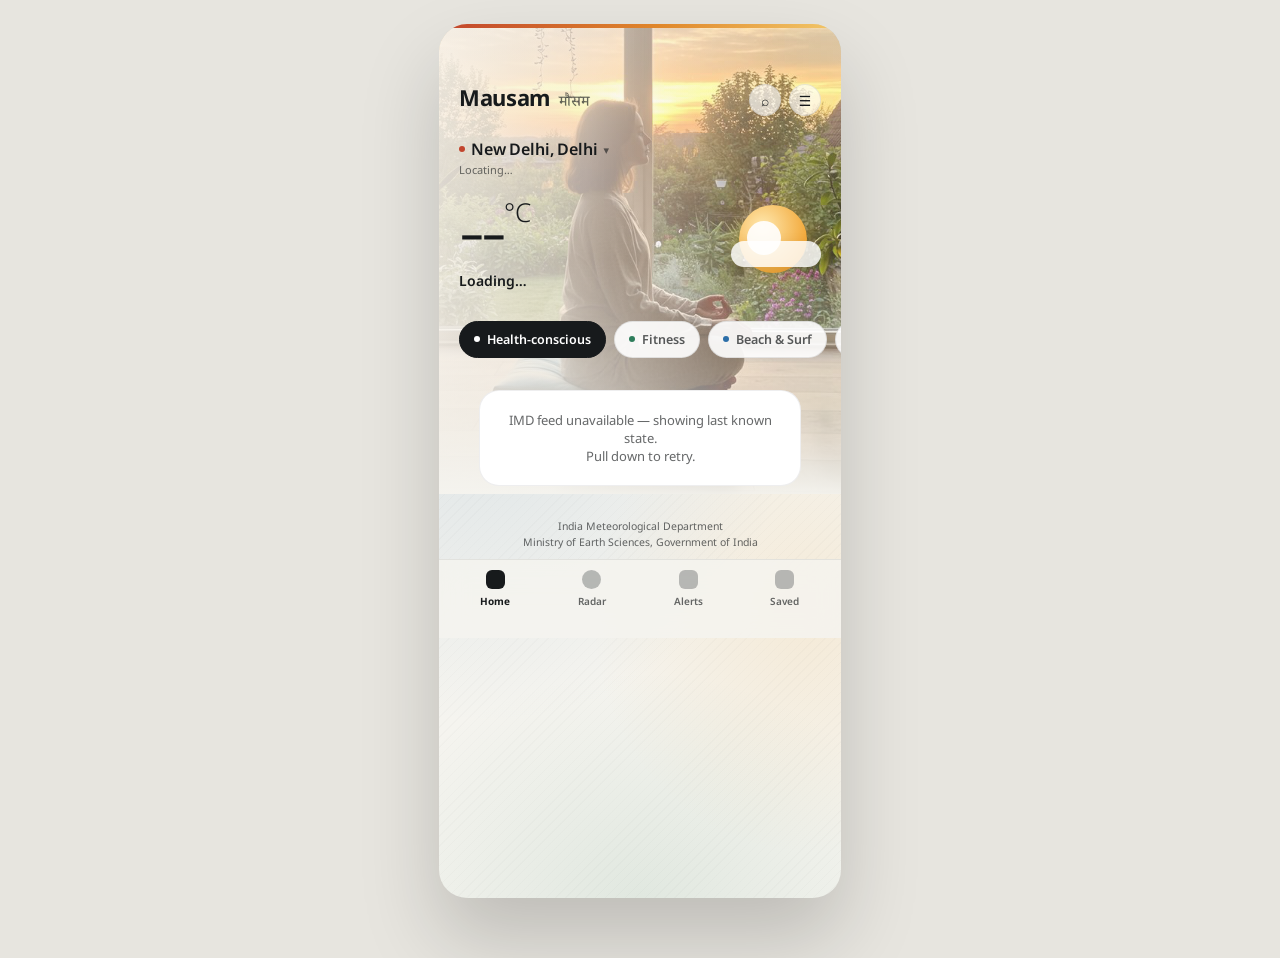
==== app/index.html @ e6f4105d "Add working Mausam weather app alongside design handoff Vanilla JS build (no build step needed — no " ====
<!DOCTYPE html>
<html lang="en">
<head>
<meta charset="utf-8">
<meta name="viewport" content="width=device-width, initial-scale=1">
<title>Mausam · Weather for you</title>
<link rel="preconnect" href="https://fonts.googleapis.com">
<link rel="preconnect" href="https://fonts.gstatic.com" crossorigin>
<link rel="stylesheet" href="./css/styles.css">
</head>
<body>
<div class="app-shell" id="app-root"></div>
<script type="module" src="./js/home.js"></script>
</body>
</html>
---- app/css/styles.css ----
@import url('https://fonts.googleapis.com/css2?family=Noto+Sans:wght@300;400;500;600;700&family=Noto+Serif+Devanagari:wght@500;600&display=swap');

:root{
  --ink:#171A1C;
  --ink-secondary:rgba(23,26,28,.66);
  --ink-tertiary:rgba(23,26,28,.62);
  --page:#F5F4EF;
  --card:#fff;
  --card-border:rgba(23,26,28,.07);
  --backdrop:#E7E5DF;
  --ok:#2E7D5B;
  --warn:#C9772A;
  --bad:#C2452D;
  --info:#2C6EA8;
}

*{box-sizing:border-box}
html,body{margin:0;padding:0}
body{
  background:var(--backdrop);
  font-family:'Noto Sans',system-ui,sans-serif;
  color:var(--ink);
  display:flex;
  justify-content:center;
  align-items:flex-start;
  min-height:100vh;
  padding:24px 12px 60px;
}
a{color:#1C5C93;text-decoration:none}
a:hover{color:#123f66}
::-webkit-scrollbar{display:none}
button{font-family:inherit;border:none;background:none;padding:0;cursor:pointer}
input{font-family:inherit}

.app-shell{
  position:relative;
  width:402px;
  max-width:100vw;
  min-height:874px;
  background:var(--page);
  border-radius:28px;
  overflow:hidden;
  box-shadow:0 40px 80px rgba(0,0,0,.18);
}

@media (max-width:440px){
  body{padding:0}
  .app-shell{border-radius:0;width:100%;box-shadow:none}
}

.sky-gradient{position:absolute;top:0;left:0;right:0;height:440px;pointer-events:none;z-index:0}

.texture-glow{
  position:absolute;inset:0;pointer-events:none;z-index:0;
  background:
    radial-gradient(120% 55% at 12% 46%,rgba(44,110,168,.10),transparent 62%),
    radial-gradient(90% 45% at 92% 68%,rgba(242,169,59,.13),transparent 60%),
    radial-gradient(110% 40% at 50% 100%,rgba(46,125,91,.10),transparent 65%);
}
.texture-grain{
  position:absolute;inset:0;pointer-events:none;opacity:.5;z-index:0;
  background-image:repeating-linear-gradient(135deg,rgba(23,26,28,.035) 0 1px,transparent 1px 7px);
}

.hero-photo-band{position:absolute;top:0;left:0;right:0;height:470px;overflow:hidden;z-index:0}
.hero-photo-band img{position:absolute;object-fit:cover}
.hero-scrim{position:absolute;top:0;left:0;right:0;height:470px;pointer-events:none;z-index:1;transition:background .35s ease}
.hero-accent-bar{position:absolute;top:0;left:0;right:0;height:4px;z-index:2}

.content{position:relative;z-index:2}

.header-block{padding:60px 20px 26px}
.wordmark-row{display:flex;align-items:center;justify-content:space-between;margin-bottom:22px}
.wordmark{display:flex;align-items:baseline;gap:9px}
.wordmark .en{font-size:22px;font-weight:700;line-height:1;letter-spacing:-.015em}
.wordmark .hi{font-family:'Noto Serif Devanagari',serif;font-weight:500;font-size:15px;color:var(--ink-secondary)}
.header-icons{display:flex;align-items:center;gap:8px}
.icon-btn{
  width:32px;height:32px;border-radius:16px;background:rgba(255,255,255,.66);
  border:1px solid rgba(23,26,28,.09);display:flex;align-items:center;justify-content:center;
  font-size:14px;color:var(--ink);
}

.location-row{display:flex;align-items:center;gap:6px;margin-bottom:2px;cursor:pointer}
.location-dot{width:6px;height:6px;border-radius:3px;background:var(--bad)}
.location-city{font-size:16px;font-weight:600;letter-spacing:-.01em}
.location-caret{font-size:11px;color:var(--ink-tertiary)}
.location-sub{font-size:11px;color:var(--ink-tertiary);margin-bottom:14px}

.current-row{display:flex;align-items:flex-start;justify-content:space-between;gap:12px}
.temp-block .deg-row{display:flex;align-items:flex-start}
.temp-block .deg{font-size:80px;font-weight:300;line-height:.92;letter-spacing:-.045em}
.temp-block .unit{font-size:26px;font-weight:300;line-height:1;padding-top:8px}
.temp-block .condition{font-size:14px;font-weight:600;margin-top:6px}
.temp-block .minmax{font-size:12px;color:var(--ink-secondary);margin-top:3px}

.condition-icon{width:96px;height:96px;flex:none;position:relative}
.condition-icon .sun{position:absolute;inset:14px;border-radius:50%;background:radial-gradient(circle at 34% 32%,#FFE9B0,#F2A93B 70%,#E0872A);box-shadow:0 0 34px rgba(242,169,59,.45)}
.condition-icon .cloud-a{position:absolute;left:6px;right:0;bottom:20px;height:26px;border-radius:16px;background:rgba(255,255,255,.82);box-shadow:0 6px 16px rgba(23,26,28,.10)}
.condition-icon .cloud-b{position:absolute;left:22px;bottom:32px;width:34px;height:34px;border-radius:50%;background:rgba(255,255,255,.9)}
.condition-icon.rain .sun{background:radial-gradient(circle at 34% 32%,#DCE6EE,#8FA8BC 70%,#5F7C93);box-shadow:0 0 24px rgba(95,124,147,.35)}
.condition-icon.cloud .sun{background:radial-gradient(circle at 34% 32%,#EDEFF1,#C9CFD4 70%,#9AA5AC);box-shadow:0 0 20px rgba(154,165,172,.3)}

.alert-banner{margin-top:18px;display:flex;gap:11px;align-items:flex-start;padding:13px 14px;border-radius:16px;background:#FDF1DC;border:1px solid rgba(201,119,42,.28)}
.alert-badge{width:22px;height:22px;flex:none;border-radius:7px;background:var(--warn);color:#fff;font-size:13px;font-weight:700;display:flex;align-items:center;justify-content:center}
.alert-eyebrow{font-size:12px;font-weight:700;color:#8A4F13;letter-spacing:.04em}
.alert-body{font-size:12.5px;line-height:1.45;color:#5D3A11;margin-top:3px}

.persona-scroll{display:flex;gap:8px;overflow-x:auto;padding:2px 20px 12px}
.persona-chip{
  flex:none;display:flex;align-items:center;gap:7px;padding:9px 14px;border-radius:999px;
  cursor:pointer;font-size:12.5px;font-weight:600;white-space:nowrap;
  transition:background .18s,color .18s,border-color .18s;
  background:rgba(255,255,255,.9);color:rgba(23,26,28,.72);border:1px solid rgba(23,26,28,.10);
}
.persona-chip .dot{width:6px;height:6px;border-radius:3px}
.persona-chip.active{background:#171A1C;color:#fff;border-color:#171A1C}

.section-body{padding:4px 20px 0}
.section-heading{display:flex;align-items:baseline;justify-content:space-between;margin-bottom:11px}
.section-heading .title{font-size:13px;font-weight:700;letter-spacing:-.01em}
.section-heading .meta{font-size:11px;color:var(--ink-secondary)}

.tile-grid{display:grid;grid-template-columns:1fr 1fr;gap:10px}
.tile{background:var(--card);border:1px solid var(--card-border);border-radius:18px;padding:13px 14px 12px;box-shadow:0 1px 2px rgba(23,26,28,.04)}
.tile .eyebrow{font-size:9.5px;font-weight:700;letter-spacing:.13em;color:var(--ink-secondary)}
.tile .value-row{display:flex;align-items:baseline;gap:4px;margin-top:7px}
.tile .value{font-size:23px;font-weight:600;letter-spacing:-.03em;line-height:1}
.tile .unit{font-size:11px;font-weight:600;color:var(--ink-tertiary)}
.tile .status-row{display:flex;align-items:center;gap:6px;margin-top:8px}
.tile .status-dot{width:7px;height:7px;border-radius:4px;flex:none}
.tile .status-text{font-size:11.5px;font-weight:600}
.tile .progress-track{margin-top:9px;height:4px;border-radius:3px;background:rgba(23,26,28,.07);overflow:hidden}
.tile .progress-fill{height:100%;border-radius:3px}
.tile.skeleton .value,.tile.skeleton .status-text,.tile.skeleton .eyebrow{
  background:rgba(23,26,28,.08);color:transparent;border-radius:4px;
}

.panel{margin-top:12px;background:var(--card);border:1px solid var(--card-border);border-radius:20px;padding:15px 16px 6px;box-shadow:0 1px 2px rgba(23,26,28,.04)}
.panel-header{display:flex;align-items:baseline;justify-content:space-between}
.panel-header .title{font-size:13px;font-weight:700}
.panel-header .meta{font-size:11px;color:var(--ink-secondary)}
.panel-row{display:flex;align-items:center;justify-content:space-between;gap:12px;padding:11px 0;border-top:1px solid rgba(23,26,28,.07)}
.panel-row .label{font-size:13px;font-weight:600}
.panel-row .note{font-size:11.5px;color:var(--ink-tertiary);margin-top:2px}
.panel-row .rvalue{font-size:13.5px;font-weight:700;white-space:nowrap}

.guidance-card{margin-top:12px;display:flex;gap:11px;align-items:flex-start;padding:14px;border-radius:18px;background:#EAF0EC;border:1px solid rgba(46,125,91,.22)}
.guidance-badge{width:22px;height:22px;flex:none;border-radius:7px;background:var(--ok)}
.guidance-eyebrow{font-size:9.5px;font-weight:700;letter-spacing:.13em;color:var(--ok)}
.guidance-body{font-size:12.5px;line-height:1.5;color:#22392F;margin-top:4px}

.outlook{margin-top:14px;background:var(--card);border:1px solid var(--card-border);border-radius:20px;padding:15px 14px 14px;box-shadow:0 1px 2px rgba(23,26,28,.04)}
.outlook-header{display:flex;align-items:baseline;justify-content:space-between;padding:0 2px 12px}
.outlook-header .title{font-size:13px;font-weight:700}
.outlook-header .meta{font-size:11px;color:var(--ink-secondary)}
.outlook-grid{display:grid;grid-template-columns:repeat(7,1fr);gap:2px}
.outlook-col{display:flex;flex-direction:column;align-items:center;gap:7px}
.outlook-col .day{font-size:10.5px;font-weight:700;color:var(--ink-secondary)}
.outlook-col .dot{width:18px;height:18px;border-radius:50%}
.outlook-col .bar-track{width:6px;height:44px;border-radius:4px;background:rgba(23,26,28,.07);display:flex;align-items:flex-end;overflow:hidden}
.outlook-col .bar-fill{width:100%;border-radius:4px;background:var(--info)}
.outlook-col .rain-label{font-size:10px;font-weight:700;color:var(--info)}
.outlook-col .hi{font-size:12px;font-weight:700}
.outlook-col .lo{font-size:11px;color:var(--ink-secondary);margin-top:-4px}

.footer-note{font-size:10.5px;line-height:1.6;color:var(--ink-secondary);text-align:center;padding:16px 10px 8px}

.bottom-nav{
  position:sticky;bottom:0;background:rgba(245,244,239,.86);backdrop-filter:blur(14px);
  border-top:1px solid rgba(23,26,28,.08);display:grid;grid-template-columns:repeat(4,1fr);
  padding:10px 8px 30px;z-index:5;
}
.nav-item{display:flex;flex-direction:column;align-items:center;gap:5px;text-decoration:none}
.nav-item .glyph{width:19px;height:19px;border-radius:6px;background:rgba(23,26,28,.28)}
.nav-item .label{font-size:10px;font-weight:600;color:var(--ink-secondary)}
.nav-item.active .glyph{background:#171A1C;border-radius:6px}
.nav-item.active .label{font-weight:700;color:var(--ink)}
.nav-item.home.active .glyph{border-radius:6px}
.nav-item.radar .glyph{border-radius:50%}

/* Dark radar screen reuses .bottom-nav with an override block below */
.dark .bottom-nav{background:rgba(12,22,34,.9);border-top-color:rgba(255,255,255,.10)}
.dark .nav-item .glyph{background:rgba(255,255,255,.32)}
.dark .nav-item .label{color:rgba(255,255,255,.72)}
.dark .nav-item.active .glyph{background:#fff}
.dark .nav-item.active .label{color:#fff}

.error-card{margin:16px 20px;background:var(--card);border:1px solid var(--card-border);border-radius:20px;padding:20px;text-align:center;font-size:13px;color:var(--ink-secondary)}

.search-overlay{
  position:absolute;inset:0;z-index:20;background:rgba(23,26,28,.5);
  display:flex;flex-direction:column;padding:60px 20px 20px;backdrop-filter:blur(2px);
}
.search-panel{background:#fff;border-radius:20px;padding:16px;max-height:70%;display:flex;flex-direction:column;overflow:hidden}
.search-input-row{display:flex;gap:8px;align-items:center}
.search-input{flex:1;border:1px solid rgba(23,26,28,.15);border-radius:12px;padding:10px 12px;font-size:14px;outline:none}
.search-close{font-size:13px;font-weight:600;color:var(--ink-secondary);padding:8px}
.search-results{margin-top:10px;overflow-y:auto}
.search-result{padding:10px 6px;border-top:1px solid rgba(23,26,28,.07);cursor:pointer;font-size:13px}
.search-result:first-child{border-top:none}
.search-result .name{font-weight:600}
.search-result .region{font-size:11px;color:var(--ink-tertiary)}
.search-empty{font-size:12.5px;color:var(--ink-tertiary);padding:10px 6px}
.sample-tag{font-size:9px;font-weight:700;letter-spacing:.05em;color:rgba(23,26,28,.4);margin-left:4px}
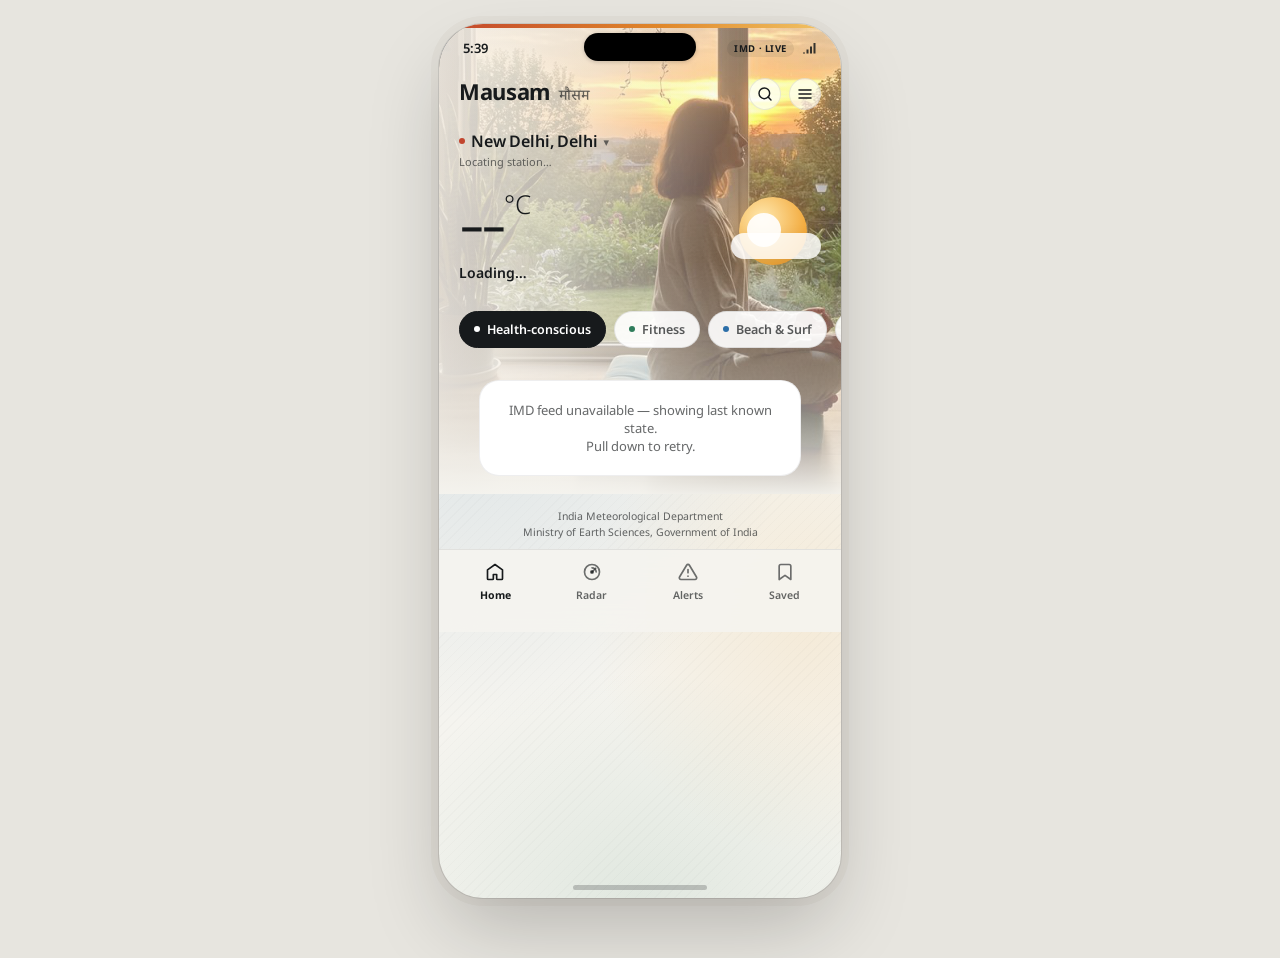
==== commit 1a8457eb: "Refine Mausam app: SVG icons, status bar & Dynamic Island, hero photo cropping fix, and quick-pick m" ====
--- a/app/index.html
+++ b/app/index.html
@@ -2,7 +2,11 @@
 <html lang="en">
 <head>
 <meta charset="utf-8">
-<meta name="viewport" content="width=device-width, initial-scale=1">
+<meta name="viewport" content="width=device-width, initial-scale=1, viewport-fit=cover">
+<meta name="theme-color" content="#F5F4EF">
+<meta name="apple-mobile-web-app-capable" content="yes">
+<meta name="apple-mobile-web-app-status-bar-style" content="default">
+<meta name="description" content="Mausam · Personalized, persona-driven weather app for India Meteorological Department">
 <title>Mausam · Weather for you</title>
 <link rel="preconnect" href="https://fonts.googleapis.com">
 <link rel="preconnect" href="https://fonts.gstatic.com" crossorigin>
--- a/app/css/styles.css
+++ b/app/css/styles.css
@@ -38,14 +38,47 @@
   max-width:100vw;
   min-height:874px;
   background:var(--page);
-  border-radius:28px;
+  border-radius:44px;
   overflow:hidden;
-  box-shadow:0 40px 80px rgba(0,0,0,.18);
+  box-shadow:0 35px 80px -10px rgba(0,0,0,.22), 0 0 0 1px rgba(23,26,28,.10), 0 0 0 8px #E2DFD8;
 }
 
 @media (max-width:440px){
   body{padding:0}
-  .app-shell{border-radius:0;width:100%;box-shadow:none}
+  .app-shell{border-radius:0;width:100%;box-shadow:none;min-height:100vh}
+}
+
+/* Phone Status Bar & Dynamic Island */
+.phone-status-bar{
+  position:absolute;top:0;left:0;right:0;height:48px;
+  display:flex;justify-content:space-between;align-items:center;
+  padding:0 24px;z-index:40;pointer-events:none;
+  font-size:13px;font-weight:600;color:var(--ink);
+}
+.phone-status-bar.dark{color:#fff}
+.dynamic-island{
+  position:absolute;left:50%;transform:translateX(-50%);top:9px;
+  width:112px;height:28px;border-radius:14px;background:#000;
+  box-shadow:0 1px 4px rgba(0,0,0,.2);
+}
+.status-badges{display:flex;align-items:center;gap:8px}
+.status-imd-pill{
+  font-size:9.5px;font-weight:700;letter-spacing:.06em;
+  padding:2px 7px;border-radius:999px;background:rgba(23,26,28,.08);
+  color:var(--ink);
+}
+.phone-status-bar.dark .status-imd-pill{
+  background:rgba(255,255,255,.16);color:#fff;
+}
+.home-indicator{
+  position:absolute;bottom:8px;left:50%;transform:translateX(-50%);
+  width:134px;height:5px;border-radius:100px;background:rgba(23,26,28,.22);
+  z-index:60;pointer-events:none;
+}
+.dark .home-indicator{background:rgba(255,255,255,.5)}
+@media (max-width:440px){
+  .dynamic-island{display:none}
+  .home-indicator{display:none}
 }
 
 .sky-gradient{position:absolute;top:0;left:0;right:0;height:440px;pointer-events:none;z-index:0}
@@ -62,15 +95,17 @@
   background-image:repeating-linear-gradient(135deg,rgba(23,26,28,.035) 0 1px,transparent 1px 7px);
 }
 
+/* Photo Crop Band: Subject strictly on right half, left protected for text column */
 .hero-photo-band{position:absolute;top:0;left:0;right:0;height:470px;overflow:hidden;z-index:0}
-.hero-photo-band img{position:absolute;object-fit:cover}
+.hero-photo-wrapper{position:absolute;transition:all .35s ease}
+.hero-photo-wrapper img{width:100%;height:100%;object-fit:cover;display:block}
 .hero-scrim{position:absolute;top:0;left:0;right:0;height:470px;pointer-events:none;z-index:1;transition:background .35s ease}
 .hero-accent-bar{position:absolute;top:0;left:0;right:0;height:4px;z-index:2}
 
 .content{position:relative;z-index:2}
 
-.header-block{padding:60px 20px 26px}
-.wordmark-row{display:flex;align-items:center;justify-content:space-between;margin-bottom:22px}
+.header-block{padding:54px 20px 24px}
+.wordmark-row{display:flex;align-items:center;justify-content:space-between;margin-bottom:20px}
 .wordmark{display:flex;align-items:baseline;gap:9px}
 .wordmark .en{font-size:22px;font-weight:700;line-height:1;letter-spacing:-.015em}
 .wordmark .hi{font-family:'Noto Serif Devanagari',serif;font-weight:500;font-size:15px;color:var(--ink-secondary)}
@@ -78,10 +113,11 @@
 .icon-btn{
   width:32px;height:32px;border-radius:16px;background:rgba(255,255,255,.66);
   border:1px solid rgba(23,26,28,.09);display:flex;align-items:center;justify-content:center;
-  font-size:14px;color:var(--ink);
-}
-
-.location-row{display:flex;align-items:center;gap:6px;margin-bottom:2px;cursor:pointer}
+  color:var(--ink);transition:background .15s;
+}
+.icon-btn:hover{background:rgba(255,255,255,.95)}
+
+.location-row{display:flex;align-items:center;gap:6px;margin-bottom:2px;cursor:pointer;user-select:none}
 .location-dot{width:6px;height:6px;border-radius:3px;background:var(--bad)}
 .location-city{font-size:16px;font-weight:600;letter-spacing:-.01em}
 .location-caret{font-size:11px;color:var(--ink-tertiary)}
@@ -109,10 +145,11 @@
 .persona-scroll{display:flex;gap:8px;overflow-x:auto;padding:2px 20px 12px}
 .persona-chip{
   flex:none;display:flex;align-items:center;gap:7px;padding:9px 14px;border-radius:999px;
-  cursor:pointer;font-size:12.5px;font-weight:600;white-space:nowrap;
-  transition:background .18s,color .18s,border-color .18s;
+  cursor:pointer;font-size:12.5px;font-weight:600;white-space:nowrap;user-select:none;
+  transition:background .18s,color .18s,border-color .18s,transform .12s;
   background:rgba(255,255,255,.9);color:rgba(23,26,28,.72);border:1px solid rgba(23,26,28,.10);
 }
+.persona-chip:active{transform:scale(.96)}
 .persona-chip .dot{width:6px;height:6px;border-radius:3px}
 .persona-chip.active{background:#171A1C;color:#fff;border-color:#171A1C}
 
@@ -122,7 +159,7 @@
 .section-heading .meta{font-size:11px;color:var(--ink-secondary)}
 
 .tile-grid{display:grid;grid-template-columns:1fr 1fr;gap:10px}
-.tile{background:var(--card);border:1px solid var(--card-border);border-radius:18px;padding:13px 14px 12px;box-shadow:0 1px 2px rgba(23,26,28,.04)}
+.tile{background:var(--card);border:1px solid var(--card-border);border-radius:18px;padding:13px 14px 12px;box-shadow:0 1px 2px rgba(23,26,28,.04);transition:transform .15s}
 .tile .eyebrow{font-size:9.5px;font-weight:700;letter-spacing:.13em;color:var(--ink-secondary)}
 .tile .value-row{display:flex;align-items:baseline;gap:4px;margin-top:7px}
 .tile .value{font-size:23px;font-weight:600;letter-spacing:-.03em;line-height:1}
@@ -131,7 +168,7 @@
 .tile .status-dot{width:7px;height:7px;border-radius:4px;flex:none}
 .tile .status-text{font-size:11.5px;font-weight:600}
 .tile .progress-track{margin-top:9px;height:4px;border-radius:3px;background:rgba(23,26,28,.07);overflow:hidden}
-.tile .progress-fill{height:100%;border-radius:3px}
+.tile .progress-fill{height:100%;border-radius:3px;transition:width .4s ease}
 .tile.skeleton .value,.tile.skeleton .status-text,.tile.skeleton .eyebrow{
   background:rgba(23,26,28,.08);color:transparent;border-radius:4px;
 }
@@ -159,47 +196,114 @@
 .outlook-col .day{font-size:10.5px;font-weight:700;color:var(--ink-secondary)}
 .outlook-col .dot{width:18px;height:18px;border-radius:50%}
 .outlook-col .bar-track{width:6px;height:44px;border-radius:4px;background:rgba(23,26,28,.07);display:flex;align-items:flex-end;overflow:hidden}
-.outlook-col .bar-fill{width:100%;border-radius:4px;background:var(--info)}
+.outlook-col .bar-fill{width:100%;border-radius:4px;background:var(--info);transition:height .4s ease}
 .outlook-col .rain-label{font-size:10px;font-weight:700;color:var(--info)}
 .outlook-col .hi{font-size:12px;font-weight:700}
 .outlook-col .lo{font-size:11px;color:var(--ink-secondary);margin-top:-4px}
 
 .footer-note{font-size:10.5px;line-height:1.6;color:var(--ink-secondary);text-align:center;padding:16px 10px 8px}
 
+/* Unified SVG Bottom Navigation */
 .bottom-nav{
-  position:sticky;bottom:0;background:rgba(245,244,239,.86);backdrop-filter:blur(14px);
+  position:sticky;bottom:0;background:rgba(245,244,239,.88);backdrop-filter:blur(16px);
   border-top:1px solid rgba(23,26,28,.08);display:grid;grid-template-columns:repeat(4,1fr);
-  padding:10px 8px 30px;z-index:5;
-}
-.nav-item{display:flex;flex-direction:column;align-items:center;gap:5px;text-decoration:none}
-.nav-item .glyph{width:19px;height:19px;border-radius:6px;background:rgba(23,26,28,.28)}
-.nav-item .label{font-size:10px;font-weight:600;color:var(--ink-secondary)}
-.nav-item.active .glyph{background:#171A1C;border-radius:6px}
+  padding:10px 8px 30px;z-index:30;
+}
+.nav-item{
+  display:flex;flex-direction:column;align-items:center;gap:4px;
+  text-decoration:none;cursor:pointer;transition:transform .12s ease;
+}
+.nav-item:active{transform:scale(.94)}
+.nav-icon-wrap{
+  position:relative;width:24px;height:24px;display:flex;align-items:center;justify-content:center;
+}
+.nav-svg{display:block;transition:stroke .18s ease, fill .18s ease}
+.nav-badge-dot{
+  position:absolute;top:0px;right:-3px;width:7px;height:7px;border-radius:50%;
+  background:var(--bad);box-shadow:0 0 0 1.5px var(--page);
+}
+.nav-item .label{font-size:10.5px;font-weight:600;color:var(--ink-secondary);transition:color .18s ease}
 .nav-item.active .label{font-weight:700;color:var(--ink)}
-.nav-item.home.active .glyph{border-radius:6px}
-.nav-item.radar .glyph{border-radius:50%}
-
-/* Dark radar screen reuses .bottom-nav with an override block below */
-.dark .bottom-nav{background:rgba(12,22,34,.9);border-top-color:rgba(255,255,255,.10)}
-.dark .nav-item .glyph{background:rgba(255,255,255,.32)}
-.dark .nav-item .label{color:rgba(255,255,255,.72)}
-.dark .nav-item.active .glyph{background:#fff}
+
+.dark .bottom-nav{background:rgba(12,22,34,.92);border-top-color:rgba(255,255,255,.10)}
+.dark .nav-item .label{color:rgba(255,255,255,.68)}
 .dark .nav-item.active .label{color:#fff}
+.dark .nav-badge-dot{box-shadow:0 0 0 1.5px #0C1622}
 
 .error-card{margin:16px 20px;background:var(--card);border:1px solid var(--card-border);border-radius:20px;padding:20px;text-align:center;font-size:13px;color:var(--ink-secondary)}
 
+/* Search Overlay & Shortcuts */
 .search-overlay{
-  position:absolute;inset:0;z-index:20;background:rgba(23,26,28,.5);
-  display:flex;flex-direction:column;padding:60px 20px 20px;backdrop-filter:blur(2px);
-}
-.search-panel{background:#fff;border-radius:20px;padding:16px;max-height:70%;display:flex;flex-direction:column;overflow:hidden}
-.search-input-row{display:flex;gap:8px;align-items:center}
-.search-input{flex:1;border:1px solid rgba(23,26,28,.15);border-radius:12px;padding:10px 12px;font-size:14px;outline:none}
-.search-close{font-size:13px;font-weight:600;color:var(--ink-secondary);padding:8px}
-.search-results{margin-top:10px;overflow-y:auto}
-.search-result{padding:10px 6px;border-top:1px solid rgba(23,26,28,.07);cursor:pointer;font-size:13px}
+  position:absolute;inset:0;z-index:60;background:rgba(23,26,28,.55);
+  display:flex;flex-direction:column;padding:54px 16px 20px;backdrop-filter:blur(4px);
+}
+.search-panel{
+  background:#fff;border-radius:24px;padding:18px 16px;max-height:80%;
+  display:flex;flex-direction:column;overflow:hidden;box-shadow:0 12px 36px rgba(0,0,0,.25);
+}
+.search-input-row{display:flex;gap:10px;align-items:center}
+.search-input{
+  flex:1;border:1px solid rgba(23,26,28,.15);border-radius:14px;padding:11px 14px;
+  font-size:14px;outline:none;background:rgba(23,26,28,.02);transition:border-color .15s;
+}
+.search-input:focus{border-color:#171A1C;background:#fff}
+.search-close{font-size:13px;font-weight:600;color:var(--ink-secondary);padding:6px 10px}
+.search-quick-title{font-size:10px;font-weight:700;letter-spacing:.08em;color:var(--ink-secondary);margin:12px 2px 8px}
+.search-chips{display:flex;flex-wrap:wrap;gap:6px;margin-bottom:6px}
+.search-chip{
+  font-size:11.5px;font-weight:600;padding:6px 11px;border-radius:999px;
+  background:rgba(23,26,28,.05);color:var(--ink);cursor:pointer;
+  border:1px solid rgba(23,26,28,.08);transition:all .15s ease;
+}
+.search-chip:hover{background:#171A1C;color:#fff;border-color:#171A1C}
+.geo-btn{
+  display:flex;align-items:center;justify-content:center;gap:7px;
+  width:100%;padding:10px 14px;border-radius:12px;background:#EAF0EC;
+  color:var(--ok);font-size:12.5px;font-weight:600;margin-top:8px;
+  border:1px solid rgba(46,125,91,.2);cursor:pointer;transition:background .15s;
+}
+.geo-btn:hover{background:#dbe8de}
+.search-results{margin-top:8px;overflow-y:auto}
+.search-result{padding:10px 8px;border-top:1px solid rgba(23,26,28,.07);cursor:pointer;font-size:13px;border-radius:8px}
+.search-result:hover{background:rgba(23,26,28,.04)}
 .search-result:first-child{border-top:none}
 .search-result .name{font-weight:600}
 .search-result .region{font-size:11px;color:var(--ink-tertiary)}
-.search-empty{font-size:12.5px;color:var(--ink-tertiary);padding:10px 6px}
+.search-empty{font-size:12.5px;color:var(--ink-tertiary);padding:10px 6px;text-align:center}
 .sample-tag{font-size:9px;font-weight:700;letter-spacing:.05em;color:rgba(23,26,28,.4);margin-left:4px}
+
+/* Alerts screen */
+.alerts-list{display:flex;flex-direction:column;gap:10px}
+.alert-card{border-radius:18px;padding:14px;border:1px solid;display:flex;flex-direction:column;gap:6px}
+.alert-card.tone-bad{background:#FCEAE5;border-color:rgba(194,69,45,.3)}
+.alert-card.tone-warn{background:#FDF1DC;border-color:rgba(201,119,42,.28)}
+.alert-card.tone-info{background:#EAF1F7;border-color:rgba(44,110,168,.25)}
+.alert-card-top{display:flex;align-items:center;justify-content:space-between;gap:8px}
+.alert-card-badge{font-size:10.5px;font-weight:700;letter-spacing:.05em}
+.tone-bad .alert-card-badge{color:#8A2A18}
+.tone-warn .alert-card-badge{color:#8A4F13}
+.tone-info .alert-card-badge{color:#1A4E78}
+.alert-card-time{font-size:10.5px;color:var(--ink-tertiary);white-space:nowrap}
+.alert-card-title{font-size:14px;font-weight:700;color:var(--ink)}
+.alert-card-body{font-size:12.5px;line-height:1.45}
+.tone-bad .alert-card-body{color:#6B241A}
+.tone-warn .alert-card-body{color:#5D3A11}
+.tone-info .alert-card-body{color:#173C5C}
+.no-alerts-card{margin-top:4px;background:var(--card);border:1px solid var(--card-border);border-radius:20px;padding:28px 20px;text-align:center}
+.no-alerts-badge{width:40px;height:40px;border-radius:20px;background:#EAF0EC;color:var(--ok);font-size:20px;font-weight:700;display:flex;align-items:center;justify-content:center;margin:0 auto 12px}
+.no-alerts-title{font-size:14px;font-weight:700;color:var(--ink)}
+.no-alerts-sub{font-size:12px;color:var(--ink-secondary);margin-top:4px}
+
+/* Saved screen */
+.saved-list{display:flex;flex-direction:column;gap:10px}
+.saved-card{background:var(--card);border:1px solid var(--card-border);border-radius:18px;padding:13px 14px;display:flex;align-items:center;gap:12px;box-shadow:0 1px 2px rgba(23,26,28,.04);cursor:pointer;transition:transform .12s}
+.saved-card:active{transform:scale(.98)}
+.saved-card-main{flex:1;min-width:0}
+.saved-card-name{font-size:13.5px;font-weight:700;color:var(--ink)}
+.saved-card-note{font-size:11.5px;color:var(--ink-tertiary);margin-top:2px}
+.saved-card-temp{font-size:18px;font-weight:600;white-space:nowrap}
+.saved-remove{width:26px;height:26px;border-radius:13px;background:rgba(23,26,28,.06);color:var(--ink-secondary);font-size:13px;display:flex;align-items:center;justify-content:center;flex:none;transition:background .15s}
+.saved-remove:hover{background:rgba(23,26,28,.14)}
+.add-city-card{border:1px dashed rgba(23,26,28,.2);border-radius:18px;padding:14px;text-align:center;font-size:12.5px;font-weight:600;color:var(--ink-secondary);cursor:pointer;transition:all .15s}
+.add-city-card:hover{background:rgba(23,26,28,.04);color:var(--ink)}
+.current-city-tag{font-size:9px;font-weight:700;letter-spacing:.04em;color:var(--ok);background:rgba(46,125,91,.12);border-radius:999px;padding:2px 7px;margin-left:6px}
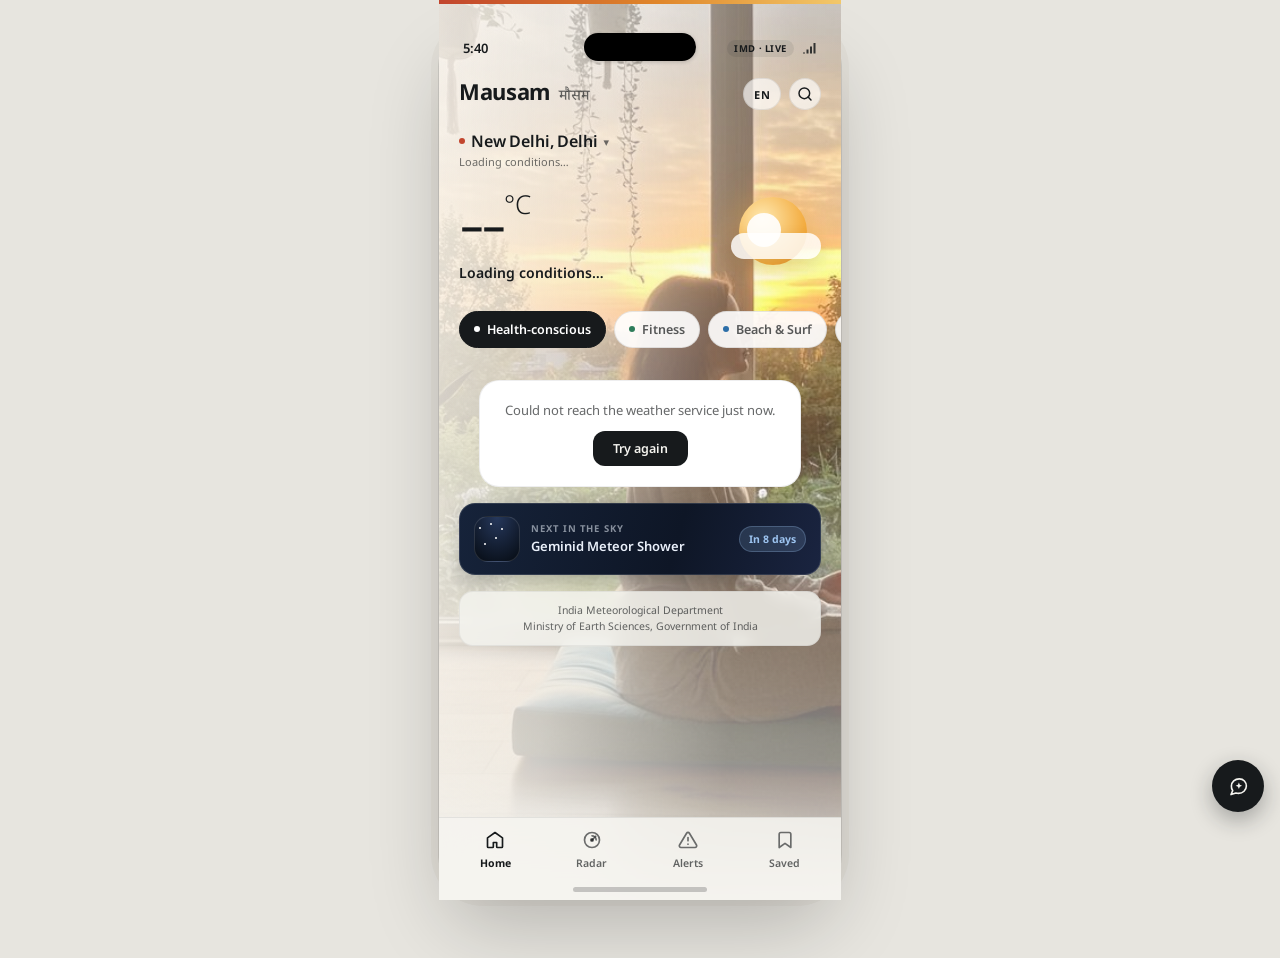
==== commit 64ae0625: "Add sky events, an assistant, and voice input Three features, plus the fixes that testing them turne" ====
--- a/app/index.html
+++ b/app/index.html
@@ -10,6 +10,27 @@
 <title>Mausam · Weather for you</title>
 <link rel="preconnect" href="https://fonts.googleapis.com">
 <link rel="preconnect" href="https://fonts.gstatic.com" crossorigin>
+<link rel="manifest" href="./manifest.json">
+<link rel="apple-touch-icon" href="./assets/icon-180.png">
+<link rel="icon" type="image/png" sizes="32x32" href="./assets/favicon-32.png">
+<link rel="icon" type="image/svg+xml" href="./assets/icon.svg">
+<script>
+/* Request only the font scripts this viewer actually needs. Runs inline and
+   before the stylesheet so the request starts in the first parse, and reads
+   the same localStorage key i18n.js persists the locale under. */
+(function () {
+  var loc = 'en';
+  try { loc = (JSON.parse(localStorage.getItem('mausam.state.v1')) || {}).locale || 'en'; } catch (e) {}
+  var fams = ['Noto+Sans:wght@300;400;500;600;700', 'Noto+Serif+Devanagari:wght@500;600'];
+  if (loc === 'bn') fams.push('Noto+Sans+Bengali:wght@400;500;600;700');
+  if (loc === 'ta') fams.push('Noto+Sans+Tamil:wght@400;500;600;700');
+  var l = document.createElement('link');
+  l.rel = 'stylesheet';
+  l.href = 'https://fonts.googleapis.com/css2?family=' + fams.join('&family=') + '&display=swap';
+  document.head.appendChild(l);
+  document.documentElement.lang = loc;
+})();
+</script>
 <link rel="stylesheet" href="./css/styles.css">
 </head>
 <body>
--- a/app/css/styles.css
+++ b/app/css/styles.css
@@ -1,4 +1,17 @@
-@import url('https://fonts.googleapis.com/css2?family=Noto+Sans:wght@300;400;500;600;700&family=Noto+Serif+Devanagari:wght@500;600&display=swap');
+/* Fonts are requested from each page's <head> instead of an @import here.
+   Two reasons: an @import inside the stylesheet cannot start downloading
+   until this file itself has arrived (a serial round-trip on a phone), and
+   it had to name every script at once — so an English user was pulling the
+   full Bengali and Tamil faces, several hundred KB they would never render.
+   The head script requests Latin + Devanagari (the wordmark is always
+   मौसम) and adds the Bengali or Tamil face only when that locale is on. */
+
+/* Hindi/Bengali/Tamil script fallbacks — the base font stack only covers
+   Latin + Devanagari, so Bengali/Tamil text would fall back to a system
+   serif and look inconsistent without these. */
+:lang(hi){font-family:'Noto Sans','Noto Serif Devanagari',system-ui,sans-serif}
+:lang(bn){font-family:'Noto Sans Bengali','Noto Sans',system-ui,sans-serif}
+:lang(ta){font-family:'Noto Sans Tamil','Noto Sans',system-ui,sans-serif}
 
 :root{
   --ink:#171A1C;
@@ -71,12 +84,17 @@
   background:rgba(255,255,255,.16);color:#fff;
 }
 .home-indicator{
-  position:absolute;bottom:8px;left:50%;transform:translateX(-50%);
+  position:fixed;bottom:8px;left:50%;transform:translateX(-50%);
   width:134px;height:5px;border-radius:100px;background:rgba(23,26,28,.22);
   z-index:60;pointer-events:none;
 }
 .dark .home-indicator{background:rgba(255,255,255,.5)}
 @media (max-width:440px){
+  /* On a real phone the OS already shows a real status bar (real clock,
+     real signal). This simulated one is desktop-mockup chrome only —
+     showing it on an actual device just draws a fake clock/IMD pill on
+     top of the real one. */
+  .phone-status-bar{display:none}
   .dynamic-island{display:none}
   .home-indicator{display:none}
 }
@@ -95,16 +113,48 @@
   background-image:repeating-linear-gradient(135deg,rgba(23,26,28,.035) 0 1px,transparent 1px 7px);
 }
 
-/* Photo Crop Band: Subject strictly on right half, left protected for text column */
-.hero-photo-band{position:absolute;top:0;left:0;right:0;height:470px;overflow:hidden;z-index:0}
+/* Photo Crop Band: Subject strictly on right half, left protected for text column.
+   Fixed to the viewport (not app-shell) so it stays put as the page scrolls —
+   the header and persona chips scroll normally over it, and content-sheet
+   below (opaque) covers it completely once scrolled far enough. */
+.hero-photo-band{
+  position:fixed;top:0;left:50%;transform:translateX(-50%);
+  width:402px;max-width:100vw;overflow:hidden;z-index:0;
+  height:100vh;height:100dvh; /* dvh tracks the real visible viewport (iOS Safari's
+    collapsing address bar included) — a fixed px guess was consistently shorter
+    than people's actual screens, leaving a gap before the content sheet. */
+}
 .hero-photo-wrapper{position:absolute;transition:all .35s ease}
 .hero-photo-wrapper img{width:100%;height:100%;object-fit:cover;display:block}
-.hero-scrim{position:absolute;top:0;left:0;right:0;height:470px;pointer-events:none;z-index:1;transition:background .35s ease}
-.hero-accent-bar{position:absolute;top:0;left:0;right:0;height:4px;z-index:2}
+.hero-scrim{
+  position:fixed;top:0;left:50%;transform:translateX(-50%);
+  width:402px;max-width:100vw;pointer-events:none;z-index:1;transition:background .35s ease;
+  height:100vh;height:100dvh;
+}
+.hero-accent-bar{
+  position:fixed;top:0;left:50%;transform:translateX(-50%);
+  width:402px;max-width:100vw;height:4px;z-index:2;
+}
+@media (max-width:440px){
+  .hero-photo-band, .hero-scrim, .hero-accent-bar{left:0;transform:none;width:100%}
+}
 
 .content{position:relative;z-index:2}
+/* No background here on purpose — the fixed photo behind stays visible
+   through the gaps around cards for the whole page, not just the first
+   screen. Individual cards (tiles, panels, footer) stay opaque on their
+   own, so text is never sitting directly on the photo. */
+/* Clears the bottom nav plus the floating assistant button, so the last
+   card on the page is never parked permanently underneath either. */
+.content-sheet{position:relative;padding-bottom:148px}
 
 .header-block{padding:54px 20px 24px}
+@media (max-width:440px){
+  /* That 54px was reserved for the fake status bar, which is now hidden
+     on real phones — the real OS status bar sits outside the page, so
+     this just needs a small safe gap, not the mockup's reserved space. */
+  .header-block{padding-top:20px}
+}
 .wordmark-row{display:flex;align-items:center;justify-content:space-between;margin-bottom:20px}
 .wordmark{display:flex;align-items:baseline;gap:9px}
 .wordmark .en{font-size:22px;font-weight:700;line-height:1;letter-spacing:-.015em}
@@ -116,6 +166,16 @@
   color:var(--ink);transition:background .15s;
 }
 .icon-btn:hover{background:rgba(255,255,255,.95)}
+.lang-btn{width:auto;padding:0 10px;font-size:11px;font-weight:700;letter-spacing:.03em}
+.lang-panel{gap:2px}
+.lang-list{margin-top:4px}
+.lang-row{
+  display:flex;align-items:center;justify-content:space-between;padding:14px 4px;
+  border-top:1px solid rgba(23,26,28,.07);font-size:14px;font-weight:600;cursor:pointer;
+}
+.lang-row:first-of-type{border-top:none}
+.lang-row.active{color:var(--ok)}
+.lang-row svg{width:16px;height:16px}
 
 .location-row{display:flex;align-items:center;gap:6px;margin-bottom:2px;cursor:pointer;user-select:none}
 .location-dot{width:6px;height:6px;border-radius:3px;background:var(--bad)}
@@ -127,6 +187,19 @@
 .temp-block .deg-row{display:flex;align-items:flex-start}
 .temp-block .deg{font-size:80px;font-weight:300;line-height:.92;letter-spacing:-.045em}
 .temp-block .unit{font-size:26px;font-weight:300;line-height:1;padding-top:8px}
+.raining-now{
+  display:inline-flex;align-items:center;gap:6px;margin-top:8px;
+  padding:5px 10px;border-radius:999px;background:rgba(44,110,168,.12);
+  border:1px solid rgba(44,110,168,.28);color:var(--info);
+  font-size:11.5px;font-weight:700;letter-spacing:.01em;
+}
+.live-dot{
+  width:6px;height:6px;border-radius:50%;background:var(--info);flex:none;
+  animation:livePulse 1.8s ease-in-out infinite;
+}
+@keyframes livePulse{0%,100%{opacity:1}50%{opacity:.25}}
+@media (prefers-reduced-motion:reduce){.live-dot{animation:none}}
+
 .temp-block .condition{font-size:14px;font-weight:600;margin-top:6px}
 .temp-block .minmax{font-size:12px;color:var(--ink-secondary);margin-top:3px}
 
@@ -201,19 +274,40 @@
 .outlook-col .hi{font-size:12px;font-weight:700}
 .outlook-col .lo{font-size:11px;color:var(--ink-secondary);margin-top:-4px}
 
-.footer-note{font-size:10.5px;line-height:1.6;color:var(--ink-secondary);text-align:center;padding:16px 10px 8px}
-
-/* Unified SVG Bottom Navigation */
+.footer-note{
+  font-size:10.5px;line-height:1.6;color:var(--ink-secondary);text-align:center;
+  margin:16px 20px 8px;padding:10px 14px;border-radius:14px;
+  background:rgba(245,244,239,.82);backdrop-filter:blur(6px);
+  border:1px solid rgba(23,26,28,.06);
+}
+
+/* Unified SVG Bottom Navigation — fixed to the viewport so it's always
+   visible, not just once you scroll far enough for a sticky element to
+   catch up (that was the bug: it "appeared" only near the bottom). */
 .bottom-nav{
-  position:sticky;bottom:0;background:rgba(245,244,239,.88);backdrop-filter:blur(16px);
+  position:fixed;bottom:0;left:50%;transform:translateX(-50%);
+  width:402px;max-width:100vw;
+  background:rgba(245,244,239,.88);backdrop-filter:blur(16px);
   border-top:1px solid rgba(23,26,28,.08);display:grid;grid-template-columns:repeat(4,1fr);
   padding:10px 8px 30px;z-index:30;
+}
+@media (max-width:440px){
+  .bottom-nav{left:0;transform:none;width:100%}
 }
 .nav-item{
   display:flex;flex-direction:column;align-items:center;gap:4px;
   text-decoration:none;cursor:pointer;transition:transform .12s ease;
+  /* Each tab is a full page load. Without an instant pressed state the tap
+     looks ignored for as long as the next page takes to arrive, and people
+     tap again — which is what made the radar tab feel like it needed two or
+     three presses. manipulation also drops the legacy double-tap delay. */
+  touch-action:manipulation;-webkit-tap-highlight-color:transparent;
 }
 .nav-item:active{transform:scale(.94)}
+.nav-item.nav-pressed .label{font-weight:700;color:var(--ink)}
+.nav-item.nav-pressed .nav-svg{stroke:var(--ink)}
+.dark .nav-item.nav-pressed .label{color:#fff}
+.dark .nav-item.nav-pressed .nav-svg{stroke:#fff}
 .nav-icon-wrap{
   position:relative;width:24px;height:24px;display:flex;align-items:center;justify-content:center;
 }
@@ -263,6 +357,8 @@
   border:1px solid rgba(46,125,91,.2);cursor:pointer;transition:background .15s;
 }
 .geo-btn:hover{background:#dbe8de}
+.geo-btn:disabled{background:rgba(23,26,28,.05);color:var(--ink-tertiary);border-color:rgba(23,26,28,.1);cursor:not-allowed}
+.geo-btn:disabled:hover{background:rgba(23,26,28,.05)}
 .search-results{margin-top:8px;overflow-y:auto}
 .search-result{padding:10px 8px;border-top:1px solid rgba(23,26,28,.07);cursor:pointer;font-size:13px;border-radius:8px}
 .search-result:hover{background:rgba(23,26,28,.04)}
@@ -307,3 +403,376 @@
 .add-city-card{border:1px dashed rgba(23,26,28,.2);border-radius:18px;padding:14px;text-align:center;font-size:12.5px;font-weight:600;color:var(--ink-secondary);cursor:pointer;transition:all .15s}
 .add-city-card:hover{background:rgba(23,26,28,.04);color:var(--ink)}
 .current-city-tag{font-size:9px;font-weight:700;letter-spacing:.04em;color:var(--ok);background:rgba(46,125,91,.12);border-radius:999px;padding:2px 7px;margin-left:6px}
+
+/* Sky Events — night-sky palette on purpose: the rest of the app is a
+   daylight off-white, so an astronomical event reads instantly as a
+   different kind of thing rather than another weather card. Each event
+   type sets --astro-accent inline and gets its own piece of animated art;
+   all of it is CSS on empty spans, so there is no image to download and
+   nothing running on the main thread per frame. */
+.astro-strip{
+  position:relative;overflow:hidden;
+  display:flex;align-items:center;gap:11px;width:100%;margin-top:10px;
+  padding:12px 14px;border-radius:16px;text-align:left;
+  background:linear-gradient(105deg,#16233A,#0E1626 60%,#1A2440);
+  border:1px solid rgba(255,255,255,.13);color:#EAF0FA;
+  box-shadow:0 6px 18px rgba(12,22,34,.22);transition:transform .14s ease;
+}
+.astro-strip:active{transform:scale(.985)}
+/* Same art as the modal hero, shrunk: the strip is the only place most
+   people will ever see a sky event, so it gets the real thing rather than
+   a flat icon. Sizes are overridden here; everything else is shared. */
+.astro-thumb{
+  position:relative;display:block;flex:none;width:46px;height:46px;
+  border-radius:14px;overflow:hidden;
+  background:radial-gradient(95% 130% at 50% 0%,#26385C,#0A111C 82%);
+  border:1px solid rgba(255,255,255,.12);
+}
+.astro-thumb .ah-moon{width:30px;height:30px;margin:-15px 0 0 -15px;box-shadow:0 0 11px 2px rgba(235,217,166,.32)}
+.astro-thumb .ah-moon.glow{animation-name:ahGlowSm}
+@keyframes ahGlowSm{
+  0%,100%{box-shadow:0 0 9px 1px rgba(235,217,166,.24)}
+  50%{box-shadow:0 0 16px 4px rgba(235,217,166,.5)}
+}
+.astro-thumb .ah-sun,.astro-thumb .ah-occluder{width:26px;height:26px;margin:-13px 0 0 -13px}
+.astro-thumb .ah-sun{animation-name:ahSunGlowSm}
+@keyframes ahSunGlowSm{
+  0%,100%{box-shadow:0 0 10px 2px rgba(242,197,116,.34)}
+  50%{box-shadow:0 0 18px 5px rgba(242,197,116,.55)}
+}
+.astro-thumb .ah-occluder{background:#0A111C}
+.astro-thumb .ah-meteor{--ah-travel:70px;height:20px;width:1.6px;animation-duration:3.4s}
+.astro-thumb .ah-meteor::after{width:3px;height:3px;margin-left:-1.5px;box-shadow:0 0 4px 1px rgba(255,255,255,.75)}
+.astro-strip-text{position:relative;flex:1;min-width:0;display:flex;flex-direction:column;gap:2px}
+.astro-strip-eyebrow{font-size:9.5px;font-weight:700;letter-spacing:.12em;text-transform:uppercase;color:rgba(234,240,250,.55)}
+.astro-strip-name{font-size:13px;font-weight:600;white-space:nowrap;overflow:hidden;text-overflow:ellipsis}
+/* The plain rgba lines are the fallback for browsers without color-mix
+   (pre-16.2 Safari) — without them the badge would lose its background
+   entirely rather than just its per-event tint. */
+.astro-strip-when{
+  position:relative;flex:none;font-size:10.5px;font-weight:700;padding:5px 9px;border-radius:999px;
+  background:rgba(157,196,240,.16);
+  background:color-mix(in srgb,var(--astro-accent,#9DC4F0) 16%,transparent);
+  color:var(--astro-accent,#9DC4F0);
+  border:1px solid rgba(157,196,240,.26);
+  border-color:color-mix(in srgb,var(--astro-accent,#9DC4F0) 26%,transparent);
+}
+
+/* Fixed, not absolute like the search overlay: .app-shell grows to the
+   full height of the scrolling page, so an absolutely-positioned overlay
+   centres its card against the whole document rather than the screen —
+   and the sky strip that opens this sits well down the page, so the card
+   would have landed off the bottom of the view. */
+.astro-overlay{
+  position:fixed;inset:0;z-index:80;background:rgba(8,13,22,.66);
+  display:flex;align-items:center;justify-content:center;padding:24px 16px;
+  backdrop-filter:blur(6px);
+}
+.astro-card{
+  position:relative;width:100%;max-width:390px;max-height:100%;overflow:hidden;border-radius:26px;
+  display:flex;flex-direction:column;
+  background:radial-gradient(130% 100% at 50% 0%,#1D2B47,#0C1420 72%);
+  border:1px solid rgba(255,255,255,.14);color:#EEF3FB;
+  box-shadow:0 26px 60px rgba(0,0,0,.5);animation:astroRise .26s cubic-bezier(.2,.8,.3,1);
+}
+@keyframes astroRise{from{transform:translateY(14px) scale(.97)}to{transform:none}}
+/* Scrolls; the actions below it do not. A long card (the eclipses run to
+   three full paragraphs) otherwise pushed "Got it" past the fold, leaving
+   a modal whose dismiss button you had to go looking for.
+   background-attachment:local anchors the scrim to the content, so the
+   clear window at the top (where the moon/sun sits) scrolls away with it
+   and text is never left sitting on bare artwork. */
+.astro-card-inner{
+  position:relative;z-index:1;flex:1;min-height:0;padding:118px 20px 6px;overflow-y:auto;
+  /* Deliberately stops well short of opaque: the starfield and meteors are
+     meant to keep moving behind the text, not be buried under it. Contrast
+     is bought back with a text-shadow instead of more ink. */
+  background:linear-gradient(180deg,
+    rgba(11,18,29,0) 0,
+    rgba(11,18,29,.22) 88px,
+    rgba(11,18,29,.6) 150px,
+    rgba(11,18,29,.68) 100%);
+  background-attachment:local;
+  text-shadow:0 1px 3px rgba(6,11,19,.55);
+}
+
+/* Full-card animated background: the art runs behind the whole modal, not
+   just a band at the top. The readability scrim lives on the scrolling
+   content instead (see .astro-card-inner) so it travels with the text
+   rather than staying pinned — otherwise scrolled text would ride over
+   the bright moon with nothing behind it. */
+.astro-bg{
+  position:absolute;inset:0;display:block;overflow:hidden;pointer-events:none;
+  background:radial-gradient(95% 58% at 50% 0%,#25375C,#0B121D 76%);
+}
+.astro-bg .ah-moon{top:62px;width:78px;height:78px;margin:-39px 0 0 -39px}
+.astro-bg .ah-sun,.astro-bg .ah-occluder{top:60px;width:70px;height:70px;margin:-35px 0 0 -35px}
+.astro-bg .ah-meteor{--ah-travel:900px;height:96px}
+.ah-star{
+  position:absolute;width:2px;height:2px;border-radius:50%;background:#fff;
+  animation:ahTwinkle 3.4s ease-in-out infinite;
+}
+@keyframes ahTwinkle{0%,100%{opacity:.2}50%{opacity:.95}}
+.ah-meteor{
+  --ah-travel:190px;
+  position:absolute;top:0;width:2.5px;height:66px;border-radius:2px;
+  /* Trail fades in from nothing and burns white at the leading end, with a
+     glowing head on ::after — a flat 2px line was technically animating but
+     nobody could actually see it against the starfield. */
+  background:linear-gradient(to bottom,transparent,var(--astro-accent,#9DC4F0) 55%,#fff);
+  filter:drop-shadow(0 0 4px rgba(255,255,255,.45));
+  opacity:0;animation:ahFall 4.2s linear infinite;
+}
+.ah-meteor::after{
+  content:'';position:absolute;left:50%;bottom:-2px;
+  width:5px;height:5px;margin-left:-2.5px;border-radius:50%;background:#fff;
+  box-shadow:0 0 7px 2px rgba(255,255,255,.8);
+}
+@keyframes ahFall{
+  0%{opacity:0;transform:rotate(32deg) translate3d(0,-80px,0)}
+  10%{opacity:1}
+  82%{opacity:1}
+  100%{opacity:0;transform:rotate(32deg) translate3d(0,var(--ah-travel),0)}
+}
+.ah-moon{
+  position:absolute;left:50%;top:50%;width:92px;height:92px;margin:-46px 0 0 -46px;
+  border-radius:50%;overflow:hidden;
+  background:radial-gradient(circle at 34% 28%,#FFF9EC,#F0E2C2 52%,#BFAE87);
+  box-shadow:0 0 34px 6px rgba(235,217,166,.28);
+}
+.ah-moon.glow{animation:ahGlow 5.5s ease-in-out infinite}
+@keyframes ahGlow{
+  0%,100%{box-shadow:0 0 28px 4px rgba(235,217,166,.24)}
+  50%{box-shadow:0 0 46px 12px rgba(235,217,166,.46)}
+}
+.ah-crater{position:absolute;border-radius:50%;background:rgba(120,104,74,.28)}
+.ah-umbra{
+  position:absolute;inset:-2px;border-radius:50%;
+  background:radial-gradient(circle at 32% 46%,rgba(146,54,38,.9),rgba(48,17,15,.96));
+  animation:ahUmbra 9s ease-in-out infinite;
+}
+@keyframes ahUmbra{
+  0%{transform:translateX(-110%)}
+  42%,58%{transform:translateX(-8%)}
+  100%{transform:translateX(110%)}
+}
+.ah-sun{
+  position:absolute;left:50%;top:50%;width:80px;height:80px;margin:-40px 0 0 -40px;
+  border-radius:50%;background:radial-gradient(circle,#FFF6DC,#F6C86E 58%,#E29B37);
+  animation:ahSunGlow 4.5s ease-in-out infinite;
+}
+@keyframes ahSunGlow{
+  0%,100%{box-shadow:0 0 34px 8px rgba(242,197,116,.34)}
+  50%{box-shadow:0 0 54px 16px rgba(242,197,116,.55)}
+}
+.ah-occluder{
+  position:absolute;left:50%;top:50%;width:80px;height:80px;margin:-40px 0 0 -40px;
+  border-radius:50%;background:#0B121D;animation:ahOcclude 9s ease-in-out infinite;
+}
+@keyframes ahOcclude{
+  0%{transform:translate(-118%,-16%)}
+  44%,60%{transform:translate(-46%,-8%)}
+  100%{transform:translate(118%,-16%)}
+}
+
+.astro-head{display:flex;align-items:center;gap:9px;margin-top:4px}
+.astro-glyph{width:26px;height:26px;flex:none;color:var(--astro-accent,#9DC4F0)}
+.astro-glyph svg{width:100%;height:100%;display:block}
+.astro-eyebrow{flex:1;font-size:9.5px;font-weight:700;letter-spacing:.14em;text-transform:uppercase;color:rgba(238,243,251,.6)}
+.astro-countdown{
+  font-size:10.5px;font-weight:700;padding:5px 10px;border-radius:999px;
+  background:rgba(157,196,240,.18);
+  background:color-mix(in srgb,var(--astro-accent,#9DC4F0) 18%,transparent);
+  color:var(--astro-accent,#9DC4F0);
+  border:1px solid rgba(157,196,240,.28);
+  border-color:color-mix(in srgb,var(--astro-accent,#9DC4F0) 28%,transparent);
+}
+.astro-title{margin:13px 0 0;font-size:21px;line-height:1.25;font-weight:700}
+.astro-sub{margin:6px 0 0;font-size:12.5px;line-height:1.5;color:rgba(238,243,251,.72)}
+.astro-meta{
+  margin-top:14px;padding:12px 13px;border-radius:15px;
+  background:rgba(255,255,255,.055);border:1px solid rgba(255,255,255,.1);
+  display:flex;flex-direction:column;gap:8px;
+}
+.astro-meta-row{display:flex;align-items:flex-start;gap:9px;font-size:12px;line-height:1.45;color:rgba(238,243,251,.88)}
+.astro-meta-dot{width:5px;height:5px;flex:none;margin-top:6px;border-radius:50%;background:var(--astro-accent,#9DC4F0)}
+.astro-facts-title{margin-top:16px;font-size:9.5px;font-weight:700;letter-spacing:.14em;text-transform:uppercase;color:rgba(238,243,251,.55)}
+.astro-facts{margin:9px 0 0;padding:0;list-style:none;display:flex;flex-direction:column;gap:10px}
+.astro-facts li{position:relative;padding-left:15px;font-size:12.5px;line-height:1.55;color:rgba(238,243,251,.86)}
+.astro-facts li::before{
+  content:'';position:absolute;left:0;top:7px;width:5px;height:5px;
+  border-radius:50%;background:var(--astro-accent,#9DC4F0);opacity:.8;
+}
+.astro-actions{
+  position:relative;z-index:1;
+  flex:none;display:flex;align-items:center;gap:10px;
+  padding:13px 20px 16px;border-top:1px solid rgba(255,255,255,.09);
+  background:rgba(9,15,25,.82);
+}
+.astro-link{
+  flex:1;text-align:center;padding:11px;border-radius:13px;font-size:12.5px;font-weight:600;
+  background:rgba(255,255,255,.07);border:1px solid rgba(255,255,255,.16);color:var(--astro-accent,#9DC4F0);
+}
+.astro-link:hover{background:rgba(255,255,255,.12)}
+.astro-ok{flex:1;padding:11px;border-radius:13px;font-size:12.5px;font-weight:700;background:#EEF3FB;color:#0C1420}
+
+@media (prefers-reduced-motion:reduce){
+  .ah-star,.ah-meteor,.ah-moon.glow,.ah-umbra,.ah-sun,.ah-occluder,
+  .astro-overlay,.astro-card{animation:none}
+  .ah-meteor{opacity:.85}
+  .ah-umbra{transform:translateX(-8%)}
+  .ah-occluder{transform:translate(-46%,-8%)}
+}
+
+/* Assistant — a light surface deliberately unlike the Sky Events night
+   card, so the two never read as the same kind of thing. */
+.ask-fab{
+  position:fixed;right:16px;bottom:88px;z-index:55;
+  width:52px;height:52px;border-radius:26px;
+  display:flex;align-items:center;justify-content:center;
+  background:#171A1C;color:#F5F4EF;
+  box-shadow:0 8px 22px rgba(23,26,28,.32);transition:transform .14s ease;
+}
+.ask-fab:active{transform:scale(.93)}
+.ask-fab svg{width:23px;height:23px}
+.ask-fab-dot{
+  position:absolute;top:9px;right:10px;width:9px;height:9px;border-radius:50%;
+  background:var(--bad);border:2px solid #171A1C;
+}
+@media (max-width:440px){ .ask-fab{bottom:92px} }
+
+.ask-overlay{
+  position:fixed;inset:0;z-index:85;background:rgba(23,26,28,.5);
+  display:flex;align-items:flex-end;justify-content:center;
+  backdrop-filter:blur(4px);
+}
+/* An author `display` beats the browser's own [hidden]{display:none}, so
+   without this the panel stayed on screen no matter what closed it. */
+.ask-overlay[hidden]{display:none}
+.ask-panel{
+  width:100%;max-width:420px;max-height:88vh;display:flex;flex-direction:column;
+  background:var(--page);border-radius:24px 24px 0 0;
+  box-shadow:0 -14px 40px rgba(0,0,0,.28);
+  animation:askUp .24s cubic-bezier(.2,.8,.3,1);
+}
+@keyframes askUp{from{transform:translateY(24px)}to{transform:none}}
+.ask-head{
+  flex:none;display:flex;align-items:flex-start;justify-content:space-between;gap:12px;
+  padding:16px 18px 12px;border-bottom:1px solid var(--card-border);
+}
+.ask-title{font-size:15px;font-weight:700}
+.ask-sub{font-size:11px;color:var(--ink-tertiary);margin-top:2px}
+.ask-close{font-size:22px;line-height:1;color:var(--ink-secondary);padding:0 4px}
+
+.ask-log{flex:1;min-height:120px;overflow-y:auto;padding:14px 16px;display:flex;flex-direction:column;gap:10px}
+.ask-msg{border-radius:16px;font-size:12.5px;line-height:1.5}
+.ask-msg.user{
+  align-self:flex-end;max-width:85%;padding:9px 13px;
+  background:#171A1C;color:#F5F4EF;border-bottom-right-radius:6px;
+}
+.ask-msg.bot{
+  align-self:flex-start;width:100%;padding:13px 14px;
+  background:var(--card);border:1px solid var(--card-border);border-bottom-left-radius:6px;
+}
+.ask-pending{color:var(--ink-tertiary);font-style:italic}
+.ask-ans{font-size:13.5px;font-weight:600;line-height:1.45;margin-bottom:10px}
+/* Labels sit above their values rather than beside them: "RECOMMENDATION"
+   in English, and the Tamil and Bengali section names, all overflow any
+   fixed label column that still leaves room for the value. */
+.ask-row{display:flex;flex-direction:column;gap:3px;padding:8px 0;border-top:1px solid rgba(23,26,28,.06)}
+.ask-k{
+  font-size:8.5px;font-weight:700;letter-spacing:.1em;color:var(--ink-tertiary);
+}
+.ask-v{flex:1;min-width:0;font-size:12px;line-height:1.5;color:var(--ink-secondary)}
+.ask-lvl{
+  align-self:flex-start;font-size:10.5px;font-weight:700;padding:3px 9px;border-radius:999px;
+}
+.ask-lvl-good{background:rgba(46,125,91,.13);color:var(--ok)}
+.ask-lvl-caution{background:rgba(201,119,42,.14);color:var(--warn)}
+.ask-lvl-avoid{background:rgba(194,69,45,.13);color:var(--bad)}
+.ask-alert{
+  display:flex;flex-direction:column;gap:3px;margin-top:10px;padding:9px 11px;border-radius:12px;
+  background:rgba(194,69,45,.08);border:1px solid rgba(194,69,45,.2);
+}
+.ask-alert .ask-k{color:var(--bad)}
+.ask-alert .ask-v{color:var(--bad)}
+.ask-proactive{
+  margin-top:8px;padding:9px 11px;border-radius:12px;font-size:12px;line-height:1.45;
+  background:rgba(44,110,168,.08);border:1px solid rgba(44,110,168,.18);color:#245A88;
+}
+.ask-proactive.urgent{background:rgba(201,119,42,.1);border-color:rgba(201,119,42,.24);color:#8A5015}
+.ask-alts{display:flex;flex-direction:column;gap:8px;margin-top:10px}
+.ask-alt{padding:10px 12px;border-radius:13px;background:rgba(23,26,28,.035);border:1px solid var(--card-border)}
+.ask-alt-top{display:flex;align-items:center;justify-content:space-between;gap:8px}
+.ask-alt-name{font-size:12.5px;font-weight:600}
+.ask-alt-meta{font-size:11px;color:var(--ink-tertiary);margin-top:3px}
+.ask-alt-why{font-size:11px;color:var(--warn);margin-top:3px}
+.ask-noalt{margin-top:10px}
+
+.ask-chips{flex:none;display:flex;gap:6px;overflow-x:auto;padding:0 16px 10px}
+.ask-chip{
+  flex:none;font-size:11.5px;font-weight:600;padding:7px 12px;border-radius:999px;
+  background:rgba(23,26,28,.05);border:1px solid rgba(23,26,28,.08);color:var(--ink);
+}
+.ask-chip:hover{background:#171A1C;color:#fff;border-color:#171A1C}
+.ask-form{flex:none;display:flex;gap:8px;padding:0 16px}
+.ask-input{
+  flex:1;min-width:0;border:1px solid rgba(23,26,28,.15);border-radius:14px;padding:11px 14px;
+  font-size:14px;outline:none;background:#fff;
+}
+.ask-input:focus{border-color:#171A1C}
+.ask-send{
+  flex:none;padding:0 17px;border-radius:14px;background:#171A1C;color:#F5F4EF;
+  font-size:12.5px;font-weight:700;
+}
+.ask-disclaimer{
+  flex:none;padding:10px 16px 16px;font-size:9.5px;line-height:1.45;color:var(--ink-tertiary);
+}
+.ask-mic{
+  flex:none;width:44px;height:44px;border-radius:14px;
+  display:flex;align-items:center;justify-content:center;
+  background:rgba(23,26,28,.05);border:1px solid rgba(23,26,28,.12);color:var(--ink);
+  transition:background .15s, color .15s;touch-action:manipulation;
+}
+.ask-mic svg{width:19px;height:19px}
+.ask-mic:active{transform:scale(.94)}
+.ask-mic.listening{
+  background:var(--bad);border-color:var(--bad);color:#fff;
+  animation:askMicPulse 1.4s ease-in-out infinite;
+}
+@keyframes askMicPulse{
+  0%,100%{box-shadow:0 0 0 0 rgba(194,69,45,.42)}
+  50%{box-shadow:0 0 0 8px rgba(194,69,45,0)}
+}
+.ask-mic-status{
+  flex:none;padding:6px 16px 0;font-size:11px;line-height:1.4;color:var(--ink-tertiary);
+}
+.ask-mic-status:empty{padding:0}
+@media (prefers-reduced-motion:reduce){ .ask-mic.listening{animation:none} }
+.ask-hint{
+  margin-top:9px;padding:8px 10px;border-radius:11px;font-size:11px;line-height:1.45;
+  background:rgba(23,26,28,.04);border:1px solid var(--card-border);color:var(--ink-tertiary);
+}
+
+/* Meteor spawned where the reader taps the card. */
+.ah-spark{
+  position:absolute;width:2px;height:58px;border-radius:2px;pointer-events:none;
+  background:linear-gradient(to bottom,transparent,#fff);
+  opacity:0;animation:ahSpark 1s ease-out forwards;
+}
+@keyframes ahSpark{
+  0%{opacity:0;transform:rotate(32deg) translate3d(0,-26px,0) scaleY(.35)}
+  18%{opacity:1}
+  100%{opacity:0;transform:rotate(32deg) translate3d(0,210px,0) scaleY(1)}
+}
+.astro-bg{transition:transform .12s linear}
+@media (prefers-reduced-motion:reduce){ .ah-spark{display:none} .astro-bg{transition:none} }
+.astro-hist-next{
+  margin-top:16px;padding:10px 12px;border-radius:13px;font-size:11.5px;line-height:1.45;
+  background:rgba(255,255,255,.06);border:1px solid rgba(255,255,255,.12);
+  color:rgba(238,243,251,.78);
+}
+.retry-btn{
+  margin-top:12px;padding:9px 20px;border-radius:12px;
+  background:#171A1C;color:#F5F4EF;font-size:12.5px;font-weight:600;
+}
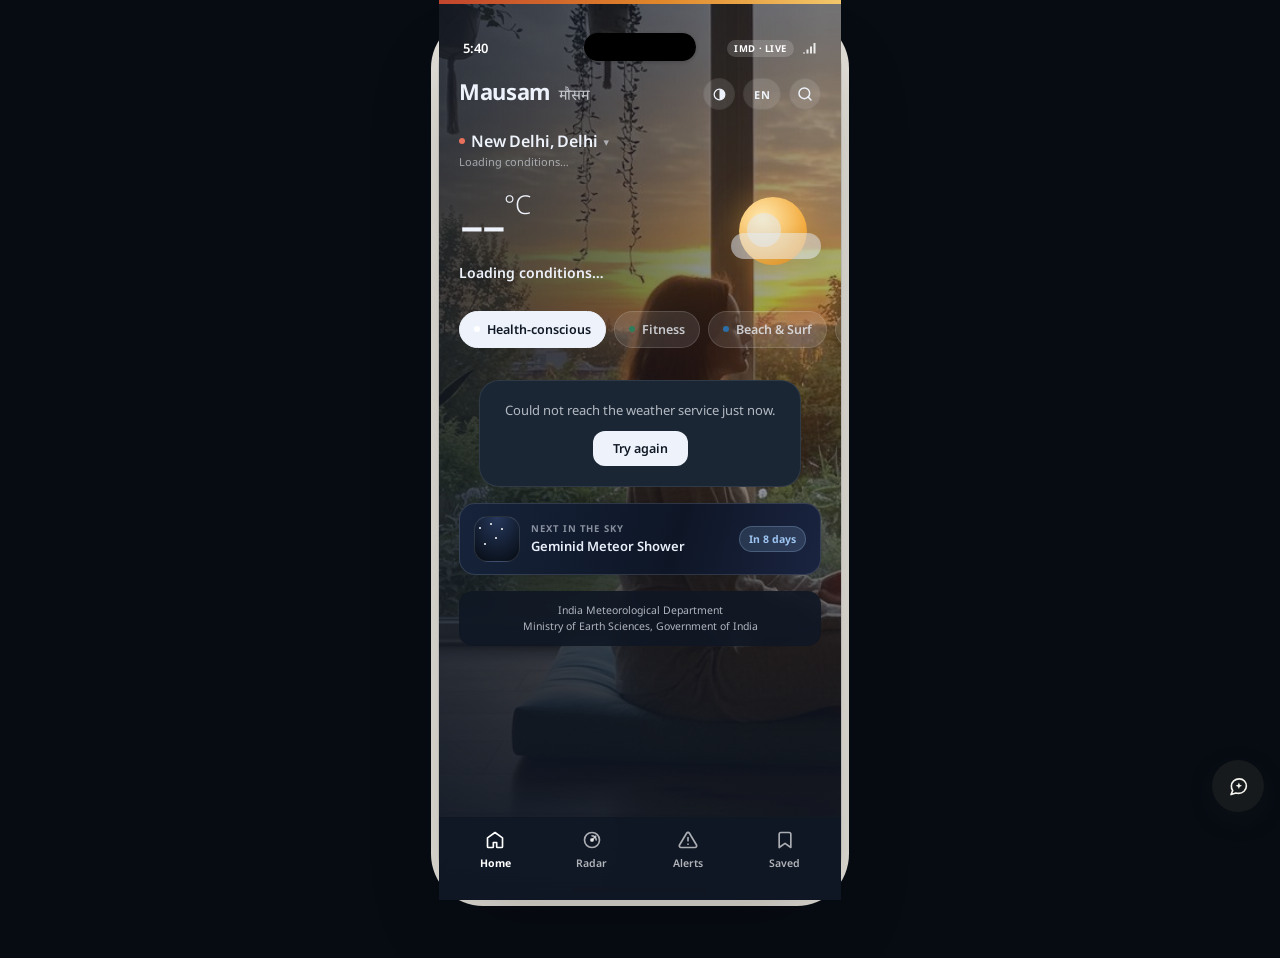
==== commit 779dd6b4: "Switch to a dark theme at the location's real sunset A fixed "after 7 PM" rule is wrong in both dire" ====
--- a/app/index.html
+++ b/app/index.html
@@ -29,6 +29,17 @@
   l.href = 'https://fonts.googleapis.com/css2?family=' + fams.join('&family=') + '&display=swap';
   document.head.appendChild(l);
   document.documentElement.lang = loc;
+
+  /* Theme before first paint, so no page flashes light and then goes dark.
+     'auto' uses a plain clock guess here; home.js refines it against the
+     location's real sunrise/sunset once the forecast has loaded. */
+  var mode = 'auto';
+  try { mode = (JSON.parse(localStorage.getItem('mausam.state.v1')) || {}).theme || 'auto'; } catch (e) {}
+  var h = new Date().getHours();
+  var dark = mode === 'dark' || (mode === 'auto' && (h < 6 || h >= 19));
+  document.documentElement.dataset.theme = dark ? 'dark' : 'light';
+  var mc = document.querySelector('meta[name="theme-color"]');
+  if (mc) mc.setAttribute('content', dark ? '#101825' : '#F5F4EF');
 })();
 </script>
 <link rel="stylesheet" href="./css/styles.css">
--- a/app/css/styles.css
+++ b/app/css/styles.css
@@ -13,6 +13,10 @@
 :lang(bn){font-family:'Noto Sans Bengali','Noto Sans',system-ui,sans-serif}
 :lang(ta){font-family:'Noto Sans Tamil','Noto Sans',system-ui,sans-serif}
 
+/* Two themes over one token set. The app flips to dark at the location's
+   real sunset rather than a fixed clock hour — a December evening in Delhi
+   is dark by 5:30 while June is still bright at 7, and a weather app of all
+   things should know the difference. home.js sets data-theme. */
 :root{
   --ink:#171A1C;
   --ink-secondary:rgba(23,26,28,.66);
@@ -21,10 +25,46 @@
   --card:#fff;
   --card-border:rgba(23,26,28,.07);
   --backdrop:#E7E5DF;
+  --glass:rgba(245,244,239,.88);   /* nav + chip rail, over the hero photo */
+  --panel:#fff;                    /* search / language sheets */
+  --chip:rgba(255,255,255,.9);
+  --chip-ink:rgba(23,26,28,.72);
+  --chip-border:rgba(23,26,28,.10);
+  --chip-on-bg:#171A1C;
+  --chip-on-ink:#fff;
+  --icon-btn:rgba(255,255,255,.66);
+  --icon-btn-hover:rgba(255,255,255,.95);
+  --cloud:rgba(255,255,255,.86);
   --ok:#2E7D5B;
   --warn:#C9772A;
   --bad:#C2452D;
   --info:#2C6EA8;
+}
+
+[data-theme="dark"]{
+  --ink:#EEF3FB;
+  --ink-secondary:rgba(238,243,251,.72);
+  --ink-tertiary:rgba(238,243,251,.58);
+  --page:#101825;
+  --card:#1A2634;
+  --card-border:rgba(255,255,255,.09);
+  --backdrop:#070C13;
+  --glass:rgba(16,24,37,.9);
+  --panel:#1A2634;
+  --chip:rgba(255,255,255,.10);
+  --chip-ink:rgba(238,243,251,.78);
+  --chip-border:rgba(255,255,255,.14);
+  --chip-on-bg:#EEF3FB;
+  --chip-on-ink:#101825;
+  --icon-btn:rgba(255,255,255,.12);
+  --icon-btn-hover:rgba(255,255,255,.2);
+  --cloud:rgba(226,235,247,.5);
+  /* Lifted off the light-theme values: the same greens and reds go muddy
+     and fail contrast against a dark card. */
+  --ok:#5FBF92;
+  --warn:#E8A45C;
+  --bad:#E8705C;
+  --info:#7FB2E5;
 }
 
 *{box-sizing:border-box}
@@ -161,11 +201,11 @@
 .wordmark .hi{font-family:'Noto Serif Devanagari',serif;font-weight:500;font-size:15px;color:var(--ink-secondary)}
 .header-icons{display:flex;align-items:center;gap:8px}
 .icon-btn{
-  width:32px;height:32px;border-radius:16px;background:rgba(255,255,255,.66);
+  width:32px;height:32px;border-radius:16px;background:var(--icon-btn);
   border:1px solid rgba(23,26,28,.09);display:flex;align-items:center;justify-content:center;
   color:var(--ink);transition:background .15s;
 }
-.icon-btn:hover{background:rgba(255,255,255,.95)}
+.icon-btn:hover{background:var(--icon-btn-hover)}
 .lang-btn{width:auto;padding:0 10px;font-size:11px;font-weight:700;letter-spacing:.03em}
 .lang-panel{gap:2px}
 .lang-list{margin-top:4px}
@@ -205,8 +245,8 @@
 
 .condition-icon{width:96px;height:96px;flex:none;position:relative}
 .condition-icon .sun{position:absolute;inset:14px;border-radius:50%;background:radial-gradient(circle at 34% 32%,#FFE9B0,#F2A93B 70%,#E0872A);box-shadow:0 0 34px rgba(242,169,59,.45)}
-.condition-icon .cloud-a{position:absolute;left:6px;right:0;bottom:20px;height:26px;border-radius:16px;background:rgba(255,255,255,.82);box-shadow:0 6px 16px rgba(23,26,28,.10)}
-.condition-icon .cloud-b{position:absolute;left:22px;bottom:32px;width:34px;height:34px;border-radius:50%;background:rgba(255,255,255,.9)}
+.condition-icon .cloud-a{position:absolute;left:6px;right:0;bottom:20px;height:26px;border-radius:16px;background:var(--cloud);box-shadow:0 6px 16px rgba(23,26,28,.10)}
+.condition-icon .cloud-b{position:absolute;left:22px;bottom:32px;width:34px;height:34px;border-radius:50%;background:var(--cloud)}
 .condition-icon.rain .sun{background:radial-gradient(circle at 34% 32%,#DCE6EE,#8FA8BC 70%,#5F7C93);box-shadow:0 0 24px rgba(95,124,147,.35)}
 .condition-icon.cloud .sun{background:radial-gradient(circle at 34% 32%,#EDEFF1,#C9CFD4 70%,#9AA5AC);box-shadow:0 0 20px rgba(154,165,172,.3)}
 
@@ -220,11 +260,11 @@
   flex:none;display:flex;align-items:center;gap:7px;padding:9px 14px;border-radius:999px;
   cursor:pointer;font-size:12.5px;font-weight:600;white-space:nowrap;user-select:none;
   transition:background .18s,color .18s,border-color .18s,transform .12s;
-  background:rgba(255,255,255,.9);color:rgba(23,26,28,.72);border:1px solid rgba(23,26,28,.10);
+  background:var(--chip);color:var(--chip-ink);border:1px solid var(--chip-border);
 }
 .persona-chip:active{transform:scale(.96)}
 .persona-chip .dot{width:6px;height:6px;border-radius:3px}
-.persona-chip.active{background:#171A1C;color:#fff;border-color:#171A1C}
+.persona-chip.active{background:var(--chip-on-bg);color:var(--chip-on-ink);border-color:var(--chip-on-bg)}
 
 .section-body{padding:4px 20px 0}
 .section-heading{display:flex;align-items:baseline;justify-content:space-between;margin-bottom:11px}
@@ -277,7 +317,7 @@
 .footer-note{
   font-size:10.5px;line-height:1.6;color:var(--ink-secondary);text-align:center;
   margin:16px 20px 8px;padding:10px 14px;border-radius:14px;
-  background:rgba(245,244,239,.82);backdrop-filter:blur(6px);
+  background:var(--glass);backdrop-filter:blur(6px);
   border:1px solid rgba(23,26,28,.06);
 }
 
@@ -287,7 +327,7 @@
 .bottom-nav{
   position:fixed;bottom:0;left:50%;transform:translateX(-50%);
   width:402px;max-width:100vw;
-  background:rgba(245,244,239,.88);backdrop-filter:blur(16px);
+  background:var(--glass);backdrop-filter:blur(16px);
   border-top:1px solid rgba(23,26,28,.08);display:grid;grid-template-columns:repeat(4,1fr);
   padding:10px 8px 30px;z-index:30;
 }
@@ -332,7 +372,7 @@
   display:flex;flex-direction:column;padding:54px 16px 20px;backdrop-filter:blur(4px);
 }
 .search-panel{
-  background:#fff;border-radius:24px;padding:18px 16px;max-height:80%;
+  background:var(--panel);border-radius:24px;padding:18px 16px;max-height:80%;
   display:flex;flex-direction:column;overflow:hidden;box-shadow:0 12px 36px rgba(0,0,0,.25);
 }
 .search-input-row{display:flex;gap:10px;align-items:center}
@@ -340,7 +380,7 @@
   flex:1;border:1px solid rgba(23,26,28,.15);border-radius:14px;padding:11px 14px;
   font-size:14px;outline:none;background:rgba(23,26,28,.02);transition:border-color .15s;
 }
-.search-input:focus{border-color:#171A1C;background:#fff}
+.search-input:focus{border-color:var(--ink);background:var(--panel)}
 .search-close{font-size:13px;font-weight:600;color:var(--ink-secondary);padding:6px 10px}
 .search-quick-title{font-size:10px;font-weight:700;letter-spacing:.08em;color:var(--ink-secondary);margin:12px 2px 8px}
 .search-chips{display:flex;flex-wrap:wrap;gap:6px;margin-bottom:6px}
@@ -349,7 +389,7 @@
   background:rgba(23,26,28,.05);color:var(--ink);cursor:pointer;
   border:1px solid rgba(23,26,28,.08);transition:all .15s ease;
 }
-.search-chip:hover{background:#171A1C;color:#fff;border-color:#171A1C}
+.search-chip:hover{background:var(--chip-on-bg);color:var(--chip-on-ink);border-color:var(--chip-on-bg)}
 .geo-btn{
   display:flex;align-items:center;justify-content:center;gap:7px;
   width:100%;padding:10px 14px;border-radius:12px;background:#EAF0EC;
@@ -722,7 +762,7 @@
 }
 .ask-input:focus{border-color:#171A1C}
 .ask-send{
-  flex:none;padding:0 17px;border-radius:14px;background:#171A1C;color:#F5F4EF;
+  flex:none;padding:0 17px;border-radius:14px;background:var(--chip-on-bg);color:var(--chip-on-ink);
   font-size:12.5px;font-weight:700;
 }
 .ask-disclaimer{
@@ -774,5 +814,67 @@
 }
 .retry-btn{
   margin-top:12px;padding:9px 20px;border-radius:12px;
-  background:#171A1C;color:#F5F4EF;font-size:12.5px;font-weight:600;
-}
+  background:var(--chip-on-bg);color:var(--chip-on-ink);font-size:12.5px;font-weight:600;
+}
+.location-sub.stale{color:var(--warn);font-weight:600}
+.ask-speak{
+  display:flex;align-items:center;justify-content:center;
+  width:32px;height:32px;margin-top:10px;border-radius:10px;
+  background:rgba(23,26,28,.05);border:1px solid rgba(23,26,28,.1);color:var(--ink-secondary);
+  transition:background .15s, color .15s;touch-action:manipulation;
+}
+.ask-speak svg{width:16px;height:16px}
+.ask-speak:active{transform:scale(.93)}
+.ask-speak.on{background:var(--info);border-color:var(--info);color:#fff}
+.ask-city-note{
+  margin-bottom:8px;padding:6px 9px;border-radius:9px;font-size:11px;line-height:1.4;
+  background:rgba(44,110,168,.09);border:1px solid rgba(44,110,168,.18);color:#245A88;
+}
+
+/* Alert cards keep their warning colour in both themes — a red or amber
+   card is the signal. But --ink flips to near-white in dark, which on those
+   pale backgrounds left the title and body invisible. Pin the text on these
+   surfaces to the dark ink regardless of theme. */
+[data-theme="dark"] .alert-card,
+[data-theme="dark"] .alert-banner{color:#171A1C}
+[data-theme="dark"] .alert-card .alert-card-title,
+[data-theme="dark"] .alert-card .alert-card-body,
+[data-theme="dark"] .alert-banner .alert-eyebrow,
+[data-theme="dark"] .alert-banner .alert-body{color:#171A1C}
+[data-theme="dark"] .alert-card-meta{color:rgba(23,26,28,.66)}
+
+/* Faint dark-ink fills (tracks, chips, hover states) disappear against a
+   dark surface. One override lifts them all to a faint light fill instead
+   of rewriting each rule for both themes. */
+[data-theme="dark"]{
+  --fill-1:rgba(255,255,255,.06);
+  --fill-2:rgba(255,255,255,.1);
+  --fill-3:rgba(255,255,255,.16);
+}
+[data-theme="dark"] .tile .progress-track,
+[data-theme="dark"] .outlook-col .bar-track,
+[data-theme="dark"] .search-input,
+[data-theme="dark"] .status-imd-pill{background:var(--fill-1)}
+[data-theme="dark"] .search-chip,
+[data-theme="dark"] .ask-chip,
+[data-theme="dark"] .ask-speak,
+[data-theme="dark"] .ask-mic,
+[data-theme="dark"] .saved-remove,
+[data-theme="dark"] .ask-alt,
+[data-theme="dark"] .ask-hint,
+[data-theme="dark"] .geo-btn:disabled{background:var(--fill-2);border-color:var(--fill-3)}
+[data-theme="dark"] .search-result:hover,
+[data-theme="dark"] .add-city-card:hover,
+[data-theme="dark"] .saved-remove:hover,
+[data-theme="dark"] .ask-mic:hover{background:var(--fill-3)}
+[data-theme="dark"] .tile.skeleton .eyebrow,
+[data-theme="dark"] .tile.skeleton .value,
+[data-theme="dark"] .tile.skeleton .status-text{background:var(--fill-2)}
+[data-theme="dark"] .ask-msg.user{background:var(--chip-on-bg);color:var(--chip-on-ink)}
+[data-theme="dark"] .ask-proactive,
+[data-theme="dark"] .ask-city-note{
+  background:rgba(127,178,229,.14);border-color:rgba(127,178,229,.28);color:#AFCEEC;
+}
+[data-theme="dark"] .ask-proactive.urgent{
+  background:rgba(232,164,92,.15);border-color:rgba(232,164,92,.3);color:#F0C48A;
+}
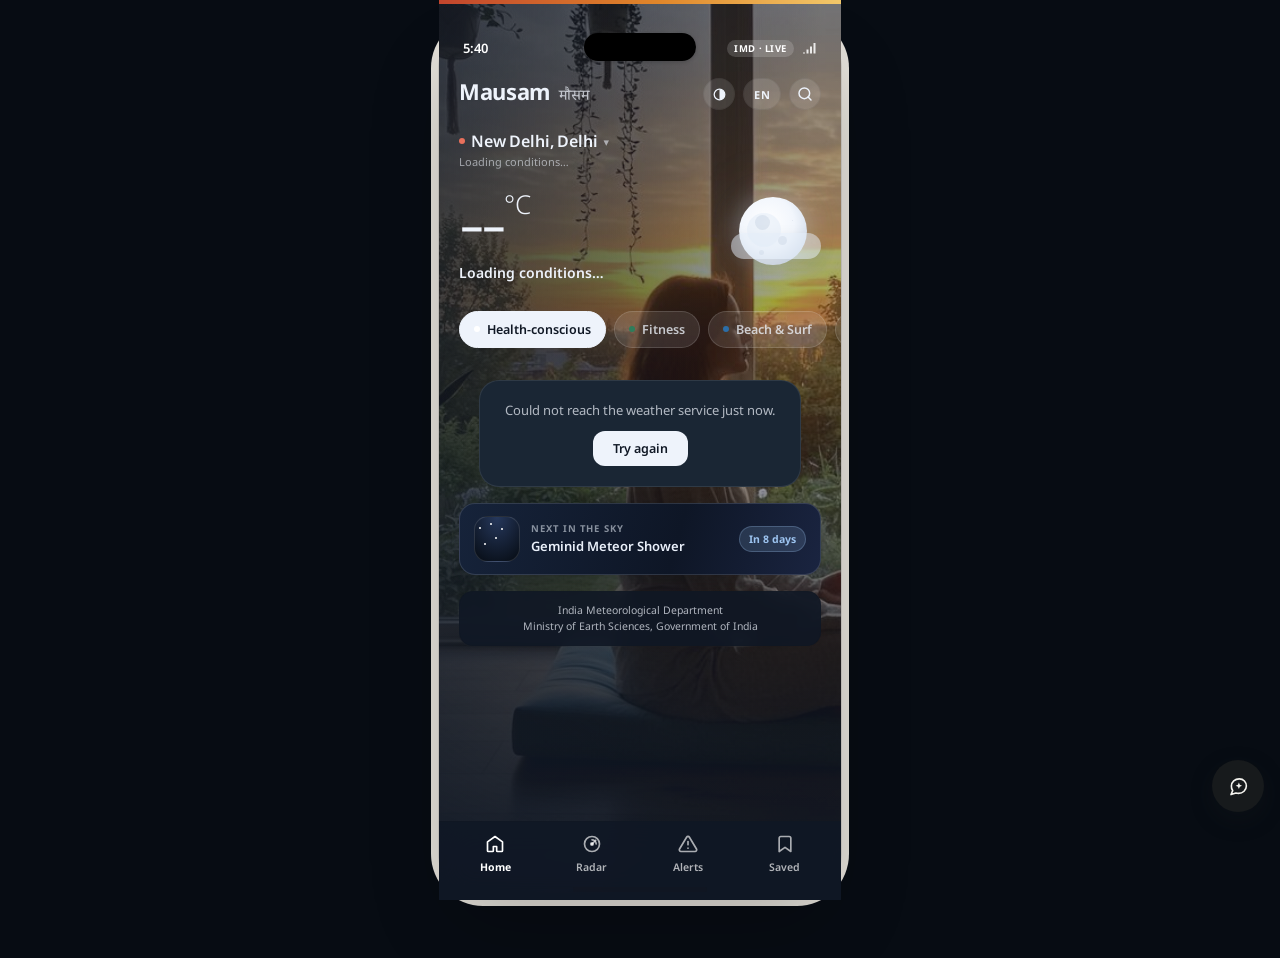
==== commit e9afb849: "Respect iOS safe areas so content clears the notch and home indicator Three pages set viewport-fit=c" ====
--- a/app/index.html
+++ b/app/index.html
@@ -5,7 +5,12 @@
 <meta name="viewport" content="width=device-width, initial-scale=1, viewport-fit=cover">
 <meta name="theme-color" content="#F5F4EF">
 <meta name="apple-mobile-web-app-capable" content="yes">
-<meta name="apple-mobile-web-app-status-bar-style" content="default">
+<!-- black-translucent puts the status bar over the page so the hero photo
+     runs to the very top edge, the way a native iOS weather app looks. Its
+     text is always white, so .status-scrim below guarantees something dark
+     behind it in both themes; without that the clock vanished against a
+     bright sky in light mode and against nothing in dark. -->
+<meta name="apple-mobile-web-app-status-bar-style" content="black-translucent">
 <meta name="description" content="Mausam · Personalized, persona-driven weather app for India Meteorological Department">
 <title>Mausam · Weather for you</title>
 <link rel="preconnect" href="https://fonts.googleapis.com">
@@ -40,6 +45,14 @@
   document.documentElement.dataset.theme = dark ? 'dark' : 'light';
   var mc = document.querySelector('meta[name="theme-color"]');
   if (mc) mc.setAttribute('content', dark ? '#101825' : '#F5F4EF');
+
+  /* Sits behind the iOS status bar text. Added here rather than in each
+     page's body so there is one copy of it. */
+  document.addEventListener('DOMContentLoaded', function () {
+    var sc = document.createElement('div');
+    sc.className = 'status-scrim';
+    document.body.appendChild(sc);
+  });
 })();
 </script>
 <link rel="stylesheet" href="./css/styles.css">
--- a/app/css/styles.css
+++ b/app/css/styles.css
@@ -190,10 +190,12 @@
 
 .header-block{padding:54px 20px 24px}
 @media (max-width:440px){
-  /* That 54px was reserved for the fake status bar, which is now hidden
-     on real phones — the real OS status bar sits outside the page, so
-     this just needs a small safe gap, not the mockup's reserved space. */
-  .header-block{padding-top:20px}
+  /* That 54px was reserved for the fake status bar, which is now hidden on
+     real phones. The page is viewport-fit=cover and the PWA runs
+     standalone, so content really does extend under the clock and notch —
+     the inset is what keeps the wordmark out from under them. The fallback
+     0px covers every non-notched device and desktop. */
+  .header-block{padding-top:max(18px, calc(6px + env(safe-area-inset-top, 0px)))}
 }
 .wordmark-row{display:flex;align-items:center;justify-content:space-between;margin-bottom:20px}
 .wordmark{display:flex;align-items:baseline;gap:9px}
@@ -244,7 +246,7 @@
 .temp-block .minmax{font-size:12px;color:var(--ink-secondary);margin-top:3px}
 
 .condition-icon{width:96px;height:96px;flex:none;position:relative}
-.condition-icon .sun{position:absolute;inset:14px;border-radius:50%;background:radial-gradient(circle at 34% 32%,#FFE9B0,#F2A93B 70%,#E0872A);box-shadow:0 0 34px rgba(242,169,59,.45)}
+.condition-icon .sun{position:absolute;inset:14px;border-radius:50%;overflow:hidden;background:radial-gradient(circle at 34% 32%,#FFE9B0,#F2A93B 70%,#E0872A);box-shadow:0 0 34px rgba(242,169,59,.45)}
 .condition-icon .cloud-a{position:absolute;left:6px;right:0;bottom:20px;height:26px;border-radius:16px;background:var(--cloud);box-shadow:0 6px 16px rgba(23,26,28,.10)}
 .condition-icon .cloud-b{position:absolute;left:22px;bottom:32px;width:34px;height:34px;border-radius:50%;background:var(--cloud)}
 .condition-icon.rain .sun{background:radial-gradient(circle at 34% 32%,#DCE6EE,#8FA8BC 70%,#5F7C93);box-shadow:0 0 24px rgba(95,124,147,.35)}
@@ -329,7 +331,7 @@
   width:402px;max-width:100vw;
   background:var(--glass);backdrop-filter:blur(16px);
   border-top:1px solid rgba(23,26,28,.08);display:grid;grid-template-columns:repeat(4,1fr);
-  padding:10px 8px 30px;z-index:30;
+  padding:10px 8px max(26px, calc(10px + env(safe-area-inset-bottom, 0px)));z-index:30;
 }
 @media (max-width:440px){
   .bottom-nav{left:0;transform:none;width:100%}
@@ -878,3 +880,68 @@
 [data-theme="dark"] .ask-proactive.urgent{
   background:rgba(232,164,92,.15);border-color:rgba(232,164,92,.3);color:#F0C48A;
 }
+
+/* At night the disc is a moon, not a dimmed sun. Showing a blazing sun at
+   2 AM is wrong however tastefully it is coloured, and every weather app
+   people already use switches the glyph rather than just its brightness.
+   The shaded limb and craters are pseudo-elements layered over the disc —
+   translucent, not punched out, since this sits over the hero photo and a
+   solid "bite" would show the wrong colour through it. */
+[data-theme="dark"] .condition-icon .sun{
+  background:radial-gradient(circle at 42% 38%,#FFFFFF,#F2F6FC 46%,#D3DDEB 78%,#B9C6D8);
+  box-shadow:0 0 26px rgba(206,224,248,.35), 0 0 60px rgba(150,180,220,.18);
+}
+/* Craters, not a terminator. A shaded limb needs a light direction to be
+   believable and at this size it just read as a donut; three soft dents on
+   a full disc say "moon" immediately. */
+[data-theme="dark"] .condition-icon .sun::before{
+  content:'';position:absolute;left:24%;top:26%;width:15px;height:15px;border-radius:50%;
+  background:rgba(126,146,176,.28);
+  box-shadow:20px 18px 0 -3px rgba(126,146,176,.24),
+             -1px 30px 0 -5px rgba(126,146,176,.2),
+             30px -2px 0 -7px rgba(126,146,176,.18);
+}
+[data-theme="dark"] .condition-icon.rain .sun,
+[data-theme="dark"] .condition-icon.cloud .sun{
+  background:radial-gradient(circle at 34% 32%,#C8D4E2,#8E9DB0 70%,#65748A);
+  box-shadow:0 0 20px rgba(142,157,176,.28);
+}
+[data-theme="dark"] .condition-icon.rain .sun::before,
+[data-theme="dark"] .condition-icon.cloud .sun::before{display:none}
+
+/* Safe areas. viewport-fit=cover lets the hero photo run edge to edge —
+   which is the point — but every piece of *text* and every tap target has
+   to sit inside the insets or it ends up under the clock or the home
+   indicator. env() resolves to 0 on hardware without them. */
+.content-sheet{padding-bottom:calc(148px + env(safe-area-inset-bottom, 0px))}
+.ask-fab{bottom:max(88px, calc(76px + env(safe-area-inset-bottom, 0px)))}
+@media (max-width:440px){ .ask-fab{bottom:max(92px, calc(80px + env(safe-area-inset-bottom, 0px)))} }
+.search-overlay{padding-top:calc(54px + env(safe-area-inset-top, 0px))}
+.ask-overlay{padding-bottom:env(safe-area-inset-bottom, 0px)}
+.astro-overlay{
+  padding-top:calc(24px + env(safe-area-inset-top, 0px));
+  padding-bottom:calc(24px + env(safe-area-inset-bottom, 0px));
+}
+.ask-panel{padding-bottom:env(safe-area-inset-bottom, 0px)}
+/* Landscape notches eat into the sides too. */
+@media (max-width:440px){
+  .header-block{
+    padding-left:calc(20px + env(safe-area-inset-left, 0px));
+    padding-right:calc(20px + env(safe-area-inset-right, 0px));
+  }
+  .bottom-nav{
+    padding-left:calc(8px + env(safe-area-inset-left, 0px));
+    padding-right:calc(8px + env(safe-area-inset-right, 0px));
+  }
+}
+
+/* A dark wash exactly as tall as the status bar inset. iOS draws the clock
+   and battery in white over the page in black-translucent mode, so they need
+   something behind them regardless of theme or of what the hero photo
+   happens to be showing at the top. Zero height on hardware with no inset,
+   so nothing appears on desktop or Android. */
+.status-scrim{
+  position:fixed;top:0;left:0;right:0;z-index:50;pointer-events:none;
+  height:env(safe-area-inset-top, 0px);
+  background:linear-gradient(180deg,rgba(8,13,20,.55),rgba(8,13,20,.12));
+}
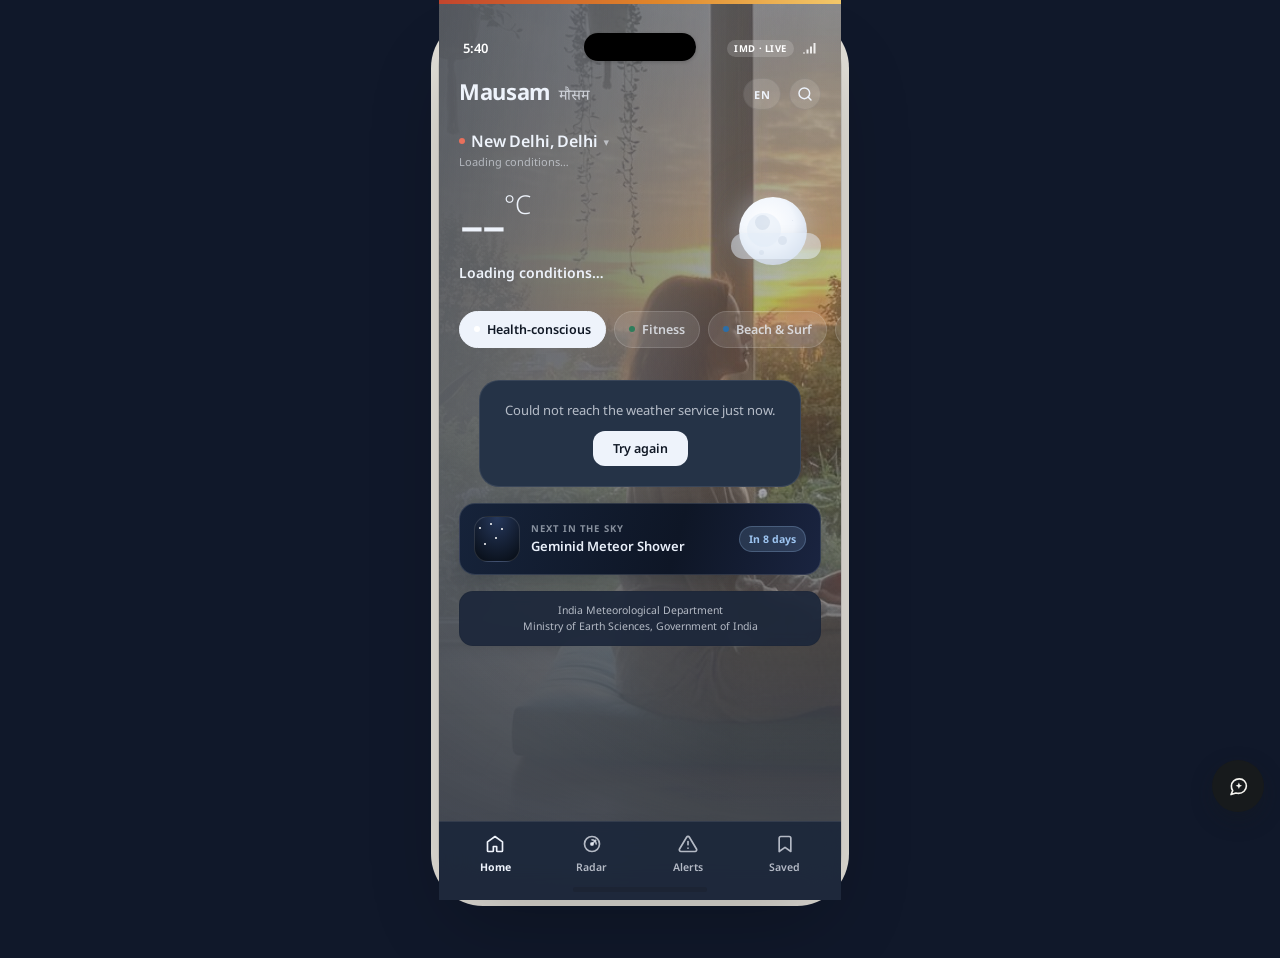
==== commit 188056df: "Let the theme follow the evening instead of a toggle The header carried a three-way theme button (au" ====
--- a/app/index.html
+++ b/app/index.html
@@ -35,16 +35,28 @@
   document.head.appendChild(l);
   document.documentElement.lang = loc;
 
-  /* Theme before first paint, so no page flashes light and then goes dark.
-     'auto' uses a plain clock guess here; home.js refines it against the
-     location's real sunrise/sunset once the forecast has loaded. */
-  var mode = 'auto';
-  try { mode = (JSON.parse(localStorage.getItem('mausam.state.v1')) || {}).theme || 'auto'; } catch (e) {}
-  var h = new Date().getHours();
-  var dark = mode === 'dark' || (mode === 'auto' && (h < 6 || h >= 19));
-  document.documentElement.dataset.theme = dark ? 'dark' : 'light';
+  /* Dusk before the first paint, so nothing flashes bright and then dims.
+     This is a clock-only estimate — 17:45 to 21:00 going down, 04:15 to
+     07:15 coming back up — and home.js recomputes it against the location's
+     real sunrise and sunset the moment the forecast lands. */
+  var mins = new Date().getHours() * 60 + new Date().getMinutes();
+  var dusk = mins >= 1065 ? Math.min(1, (mins - 1065) / 195)
+           : mins <= 435 ? 1 - Math.max(0, (mins - 255) / 180)
+           : 0;
+  /* Sunset sits 45/195 of the way down the evening ramp; that is where the
+     palette changes sides, and --deep measures how far past it we are. */
+  var night = dusk >= 45 / 195 ? 1 : 0;
+  var deep = Math.min(1, Math.max(0, (dusk - 45 / 195) / (1 - 45 / 195)));
+  var el = document.documentElement;
+  el.style.setProperty('--dusk', dusk.toFixed(3));
+  el.style.setProperty('--night', String(night));
+  el.style.setProperty('--deep', deep.toFixed(3));
+  el.dataset.theme = night ? 'dark' : 'light';
   var mc = document.querySelector('meta[name="theme-color"]');
-  if (mc) mc.setAttribute('content', dark ? '#101825' : '#F5F4EF');
+  if (mc) {
+    var mix = function (f, t) { return Math.round(f + (t - f) * deep).toString(16).padStart(2, '0'); };
+    mc.setAttribute('content', night ? '#' + mix(0x22, 0x10) + mix(0x30, 0x18) + mix(0x47, 0x25) : '#F5F4EF');
+  }
 
   /* Sits behind the iOS status bar text. Added here rather than in each
      page's body so there is one copy of it. */
--- a/app/css/styles.css
+++ b/app/css/styles.css
@@ -13,58 +13,126 @@
 :lang(bn){font-family:'Noto Sans Bengali','Noto Sans',system-ui,sans-serif}
 :lang(ta){font-family:'Noto Sans Tamil','Noto Sans',system-ui,sans-serif}
 
-/* Two themes over one token set. The app flips to dark at the location's
-   real sunset rather than a fixed clock hour — a December evening in Delhi
-   is dark by 5:30 while June is still bright at 7, and a weather app of all
-   things should know the difference. home.js sets data-theme. */
+/* Colour through the evening.
+
+   The app has no light/dark switch and no setting. It carries a --dusk
+   level from 0 (full daylight) to 1 (full night), hung off the location's
+   own sunrise and sunset, and the palette below is built from it. A fixed
+   "after 7 PM" rule could not do this: a December evening in Delhi is dark
+   by 5:30 while June is still bright at 7.
+
+   Two dials come out of that one level, and the split is the whole point:
+
+   --night picks the palette, and it is 0 or 1 — never in between. Fading a
+   palette across its own inversion does not work: halfway between near-black
+   text and near-white text, over a background making the same journey, both
+   land on the same grey and the words are simply gone (1:1 contrast, and
+   under 3:1 for a good stretch either side of it). So the palette steps, at
+   the one honest moment for it — sunset — and a short transition carries it
+   over so the step reads as a dissolve rather than a flip.
+
+   --deep is where the gradual part actually lives. It runs 0 at sunset to 1
+   about two hours later, and the night surfaces ride it from a twilight
+   slate down to midnight. So the app is only lightly dark at 7 PM, settles
+   all the way down by 9, and comes back up through the same slate before
+   sunrise. The text stays white throughout, so nothing has to cross over
+   twice. */
+@property --night{syntax:'<number>';inherits:true;initial-value:0}
+@property --deep{syntax:'<number>';inherits:true;initial-value:0}
+
 :root{
-  --ink:#171A1C;
-  --ink-secondary:rgba(23,26,28,.66);
-  --ink-tertiary:rgba(23,26,28,.62);
-  --page:#F5F4EF;
-  --card:#fff;
-  --card-border:rgba(23,26,28,.07);
-  --backdrop:#E7E5DF;
-  --glass:rgba(245,244,239,.88);   /* nav + chip rail, over the hero photo */
-  --panel:#fff;                    /* search / language sheets */
-  --chip:rgba(255,255,255,.9);
-  --chip-ink:rgba(23,26,28,.72);
-  --chip-border:rgba(23,26,28,.10);
-  --chip-on-bg:#171A1C;
-  --chip-on-ink:#fff;
-  --icon-btn:rgba(255,255,255,.66);
-  --icon-btn-hover:rgba(255,255,255,.95);
-  --cloud:rgba(255,255,255,.86);
-  --ok:#2E7D5B;
-  --warn:#C9772A;
-  --bad:#C2452D;
-  --info:#2C6EA8;
-}
-
-[data-theme="dark"]{
-  --ink:#EEF3FB;
-  --ink-secondary:rgba(238,243,251,.72);
-  --ink-tertiary:rgba(238,243,251,.58);
-  --page:#101825;
-  --card:#1A2634;
-  --card-border:rgba(255,255,255,.09);
-  --backdrop:#070C13;
-  --glass:rgba(16,24,37,.9);
-  --panel:#1A2634;
-  --chip:rgba(255,255,255,.10);
-  --chip-ink:rgba(238,243,251,.78);
-  --chip-border:rgba(255,255,255,.14);
-  --chip-on-bg:#EEF3FB;
-  --chip-on-ink:#101825;
-  --icon-btn:rgba(255,255,255,.12);
-  --icon-btn-hover:rgba(255,255,255,.2);
-  --cloud:rgba(226,235,247,.5);
-  /* Lifted off the light-theme values: the same greens and reds go muddy
-     and fail contrast against a dark card. */
-  --ok:#5FBF92;
-  --warn:#E8A45C;
-  --bad:#E8705C;
-  --info:#7FB2E5;
+  --dusk:0;    /* the raw dial, 0..1 — published for inspection; the two
+                  below are what the palette is actually built from */
+  --night:0;   /* which palette: 0 daylight, 1 night */
+  --deep:0;    /* how far into the night: 0 twilight, 1 midnight */
+  --night-pct:calc(var(--night) * 100%);
+  --deep-pct:calc(var(--deep) * 100%);
+
+  /* Every ramp's ends, named once. d- daylight, t- twilight, n- midnight.
+     Only surfaces need a twilight value; ink is white from sunset on. */
+  --d-ink:#171A1C;                          --n-ink:#EEF3FB;
+  --d-ink-secondary:rgba(23,26,28,.66);     --n-ink-secondary:rgba(238,243,251,.72);
+  --d-ink-tertiary:rgba(23,26,28,.62);      --n-ink-tertiary:rgba(238,243,251,.58);
+  --d-card-border:rgba(23,26,28,.07);       --n-card-border:rgba(255,255,255,.09);
+  --d-chip:rgba(255,255,255,.9);            --n-chip:rgba(255,255,255,.10);
+  --d-chip-ink:rgba(23,26,28,.72);          --n-chip-ink:rgba(238,243,251,.78);
+  --d-chip-border:rgba(23,26,28,.10);       --n-chip-border:rgba(255,255,255,.14);
+  --d-chip-on-bg:#171A1C;                   --n-chip-on-bg:#EEF3FB;
+  --d-chip-on-ink:#fff;                     --n-chip-on-ink:#101825;
+  --d-icon-btn:rgba(255,255,255,.66);       --n-icon-btn:rgba(255,255,255,.12);
+  --d-icon-btn-hover:rgba(255,255,255,.95); --n-icon-btn-hover:rgba(255,255,255,.2);
+  --d-cloud:rgba(255,255,255,.86);          --n-cloud:rgba(226,235,247,.5);
+  /* The night greens and reds are lifted off their daylight values: the
+     same ones go muddy and fail contrast against a dark card. */
+  --d-ok:#2E7D5B;      --n-ok:#5FBF92;
+  --d-warn:#C9772A;    --n-warn:#E8A45C;
+  --d-bad:#C2452D;     --n-bad:#E8705C;
+  --d-info:#2C6EA8;    --n-info:#7FB2E5;
+
+  /* Surfaces: daylight, then twilight settling to midnight. */
+  --d-page:#F5F4EF;                --t-page:#223047;          --n-page:#101825;
+  --d-card:#fff;                   --t-card:#2C3B54;          --n-card:#1A2634;
+  --d-panel:#fff;                  --t-panel:#2C3B54;         --n-panel:#1A2634;
+  --d-backdrop:#E7E5DF;            --t-backdrop:#16203A;      --n-backdrop:#070C13;
+  --d-glass:rgba(245,244,239,.88); --t-glass:rgba(34,48,71,.9); --n-glass:rgba(16,24,37,.9);
+
+  --ink:color-mix(in oklab, var(--n-ink) var(--night-pct), var(--d-ink));
+  --ink-secondary:color-mix(in oklab, var(--n-ink-secondary) var(--night-pct), var(--d-ink-secondary));
+  --ink-tertiary:color-mix(in oklab, var(--n-ink-tertiary) var(--night-pct), var(--d-ink-tertiary));
+  --card-border:color-mix(in oklab, var(--n-card-border) var(--night-pct), var(--d-card-border));
+  --chip:color-mix(in oklab, var(--n-chip) var(--night-pct), var(--d-chip));
+  --chip-ink:color-mix(in oklab, var(--n-chip-ink) var(--night-pct), var(--d-chip-ink));
+  --chip-border:color-mix(in oklab, var(--n-chip-border) var(--night-pct), var(--d-chip-border));
+  --chip-on-bg:color-mix(in oklab, var(--n-chip-on-bg) var(--night-pct), var(--d-chip-on-bg));
+  --chip-on-ink:color-mix(in oklab, var(--n-chip-on-ink) var(--night-pct), var(--d-chip-on-ink));
+  --icon-btn:color-mix(in oklab, var(--n-icon-btn) var(--night-pct), var(--d-icon-btn));
+  --icon-btn-hover:color-mix(in oklab, var(--n-icon-btn-hover) var(--night-pct), var(--d-icon-btn-hover));
+  --cloud:color-mix(in oklab, var(--n-cloud) var(--night-pct), var(--d-cloud));
+  --ok:color-mix(in oklab, var(--n-ok) var(--night-pct), var(--d-ok));
+  --warn:color-mix(in oklab, var(--n-warn) var(--night-pct), var(--d-warn));
+  --bad:color-mix(in oklab, var(--n-bad) var(--night-pct), var(--d-bad));
+  --info:color-mix(in oklab, var(--n-info) var(--night-pct), var(--d-info));
+
+  /* Twilight settling to midnight first, then that against daylight. */
+  --page:color-mix(in oklab, color-mix(in oklab, var(--n-page) var(--deep-pct), var(--t-page)) var(--night-pct), var(--d-page));
+  --card:color-mix(in oklab, color-mix(in oklab, var(--n-card) var(--deep-pct), var(--t-card)) var(--night-pct), var(--d-card));
+  --panel:color-mix(in oklab, color-mix(in oklab, var(--n-panel) var(--deep-pct), var(--t-panel)) var(--night-pct), var(--d-panel));
+  --backdrop:color-mix(in oklab, color-mix(in oklab, var(--n-backdrop) var(--deep-pct), var(--t-backdrop)) var(--night-pct), var(--d-backdrop));
+  --glass:color-mix(in oklab, color-mix(in oklab, var(--n-glass) var(--deep-pct), var(--t-glass)) var(--night-pct), var(--d-glass));
+}
+
+/* --night is what needs easing; --deep only ever moves a minute at a time,
+   but carrying it too keeps even that from reading as a redraw. */
+html{transition:--night .9s ease, --deep 1.2s linear}
+@media (prefers-reduced-motion:reduce){ html{transition:none} }
+
+/* Without color-mix there is no dissolve to be had, so fall back to the
+   plain two-step switch on the attribute that already marks the crossover,
+   and pin the night surfaces at midnight rather than twilight. */
+@supports not (color: color-mix(in oklab, #000 50%, #fff)){
+  [data-theme="dark"]{
+    --ink:var(--n-ink);
+    --ink-secondary:var(--n-ink-secondary);
+    --ink-tertiary:var(--n-ink-tertiary);
+    --card-border:var(--n-card-border);
+    --chip:var(--n-chip);
+    --chip-ink:var(--n-chip-ink);
+    --chip-border:var(--n-chip-border);
+    --chip-on-bg:var(--n-chip-on-bg);
+    --chip-on-ink:var(--n-chip-on-ink);
+    --icon-btn:var(--n-icon-btn);
+    --icon-btn-hover:var(--n-icon-btn-hover);
+    --cloud:var(--n-cloud);
+    --ok:var(--n-ok);
+    --warn:var(--n-warn);
+    --bad:var(--n-bad);
+    --info:var(--n-info);
+    --page:var(--n-page);
+    --card:var(--n-card);
+    --panel:var(--n-panel);
+    --backdrop:var(--n-backdrop);
+    --glass:var(--n-glass);
+  }
 }
 
 *{box-sizing:border-box}
@@ -140,6 +208,12 @@
 }
 
 .sky-gradient{position:absolute;top:0;left:0;right:0;height:440px;pointer-events:none;z-index:0}
+/* The sky and the scrim over the photo are painted twice — the daylight
+   version, and the night version stacked on top at the dial's opacity. A
+   single layer whose colour stops were interpolated would have meant doing
+   the mixing by hand in JS for every stop; this fades the whole thing for
+   free and keeps both gradients readable as gradients. */
+.sky-gradient.night{opacity:var(--night);filter:brightness(calc(1.5 - .5 * var(--deep)))}
 
 .texture-glow{
   position:absolute;inset:0;pointer-events:none;z-index:0;
@@ -171,6 +245,7 @@
   width:402px;max-width:100vw;pointer-events:none;z-index:1;transition:background .35s ease;
   height:100vh;height:100dvh;
 }
+.hero-scrim.night{opacity:calc(var(--night) * (.7 + .3 * var(--deep)))}
 .hero-accent-bar{
   position:fixed;top:0;left:50%;transform:translateX(-50%);
   width:402px;max-width:100vw;height:4px;z-index:2;
@@ -330,13 +405,17 @@
   position:fixed;bottom:0;left:50%;transform:translateX(-50%);
   width:402px;max-width:100vw;
   background:var(--glass);backdrop-filter:blur(16px);
-  border-top:1px solid rgba(23,26,28,.08);display:grid;grid-template-columns:repeat(4,1fr);
+  border-top:1px solid var(--card-border);display:grid;grid-template-columns:repeat(4,1fr);
   padding:10px 8px max(26px, calc(10px + env(safe-area-inset-bottom, 0px)));z-index:30;
 }
 @media (max-width:440px){
   .bottom-nav{left:0;transform:none;width:100%}
 }
 .nav-item{
+  /* currentColor, not a colour baked into the SVG markup: the icons then
+     ride the same --ink ramp as the labels and dim with the page rather
+     than flipping in one step at the halfway mark. */
+  color:var(--ink-secondary);
   display:flex;flex-direction:column;align-items:center;gap:4px;
   text-decoration:none;cursor:pointer;transition:transform .12s ease;
   /* Each tab is a full page load. Without an instant pressed state the tap
@@ -346,6 +425,7 @@
   touch-action:manipulation;-webkit-tap-highlight-color:transparent;
 }
 .nav-item:active{transform:scale(.94)}
+.nav-item.active{color:var(--ink)}
 .nav-item.nav-pressed .label{font-weight:700;color:var(--ink)}
 .nav-item.nav-pressed .nav-svg{stroke:var(--ink)}
 .dark .nav-item.nav-pressed .label{color:#fff}
@@ -362,6 +442,8 @@
 .nav-item.active .label{font-weight:700;color:var(--ink)}
 
 .dark .bottom-nav{background:rgba(12,22,34,.92);border-top-color:rgba(255,255,255,.10)}
+.dark .nav-item{color:rgba(255,255,255,.68)}
+.dark .nav-item.active{color:#fff}
 .dark .nav-item .label{color:rgba(255,255,255,.68)}
 .dark .nav-item.active .label{color:#fff}
 .dark .nav-badge-dot{box-shadow:0 0 0 1.5px #0C1622}
